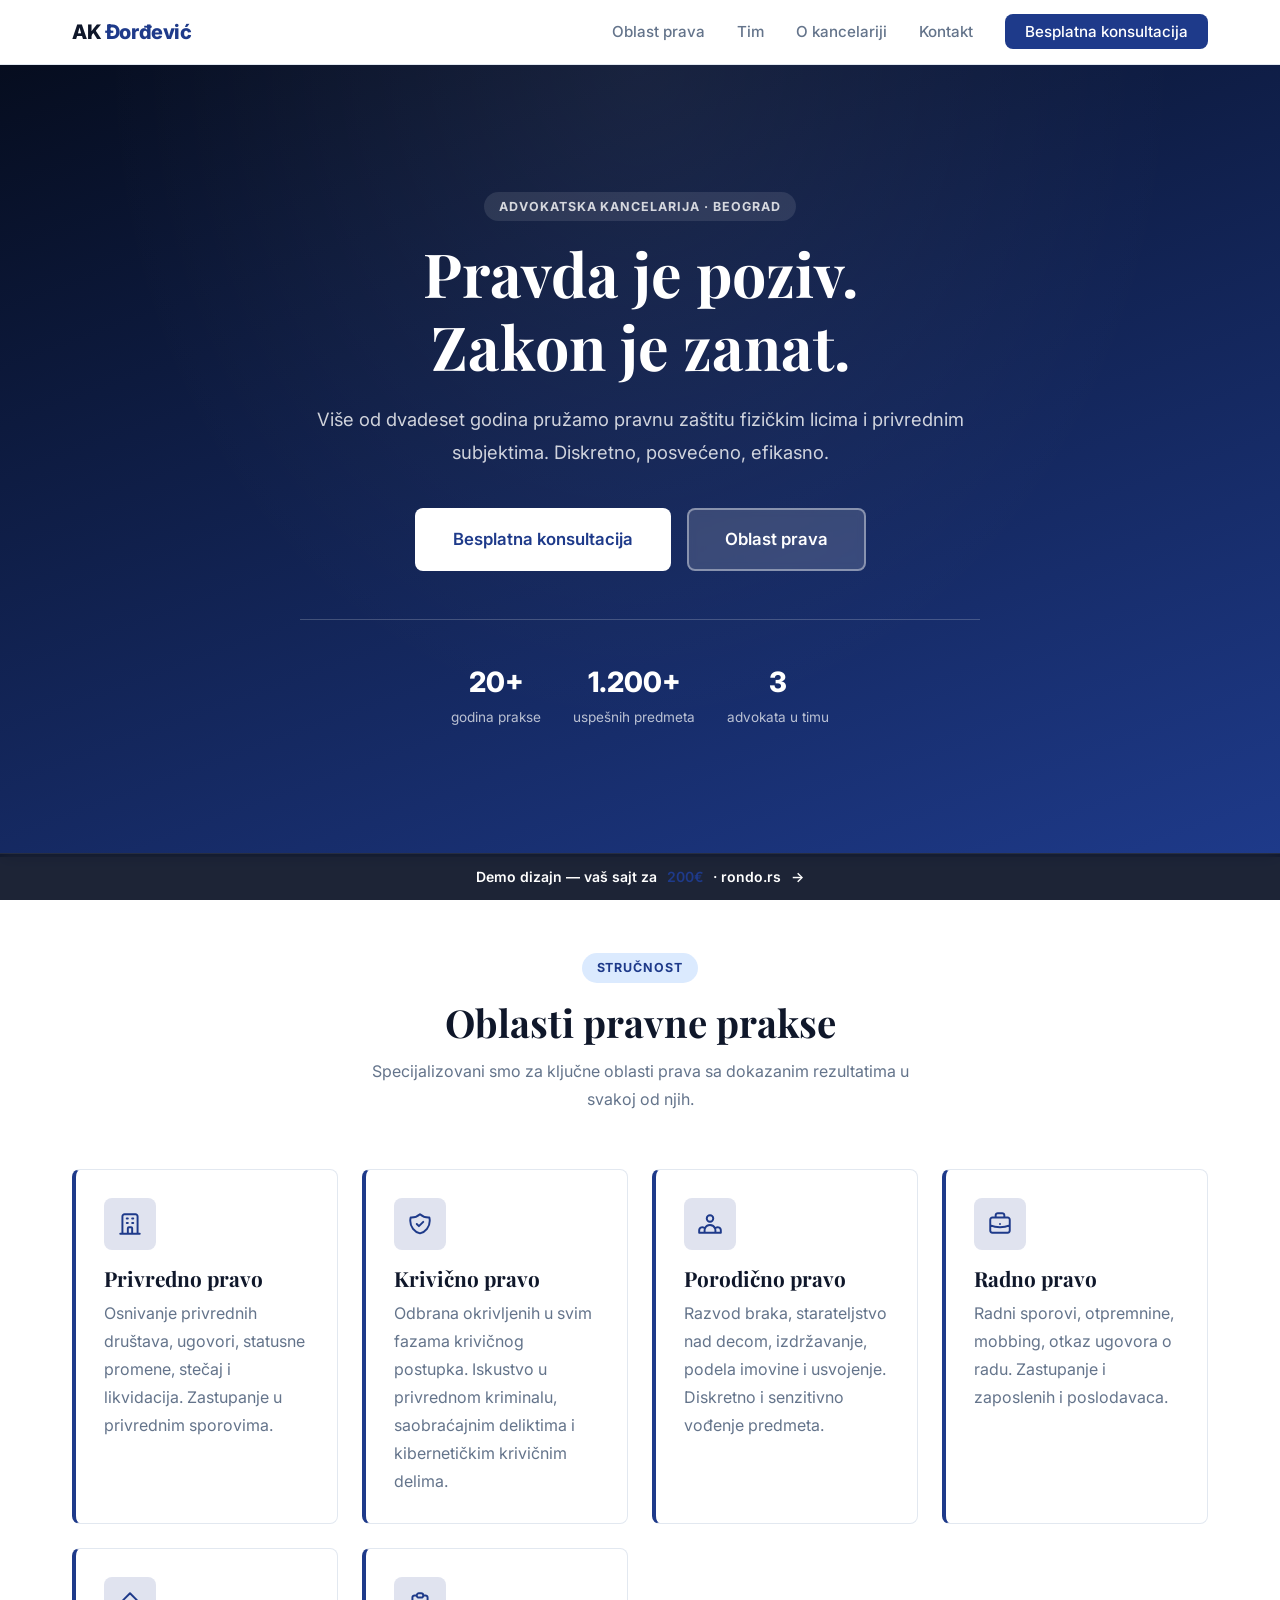
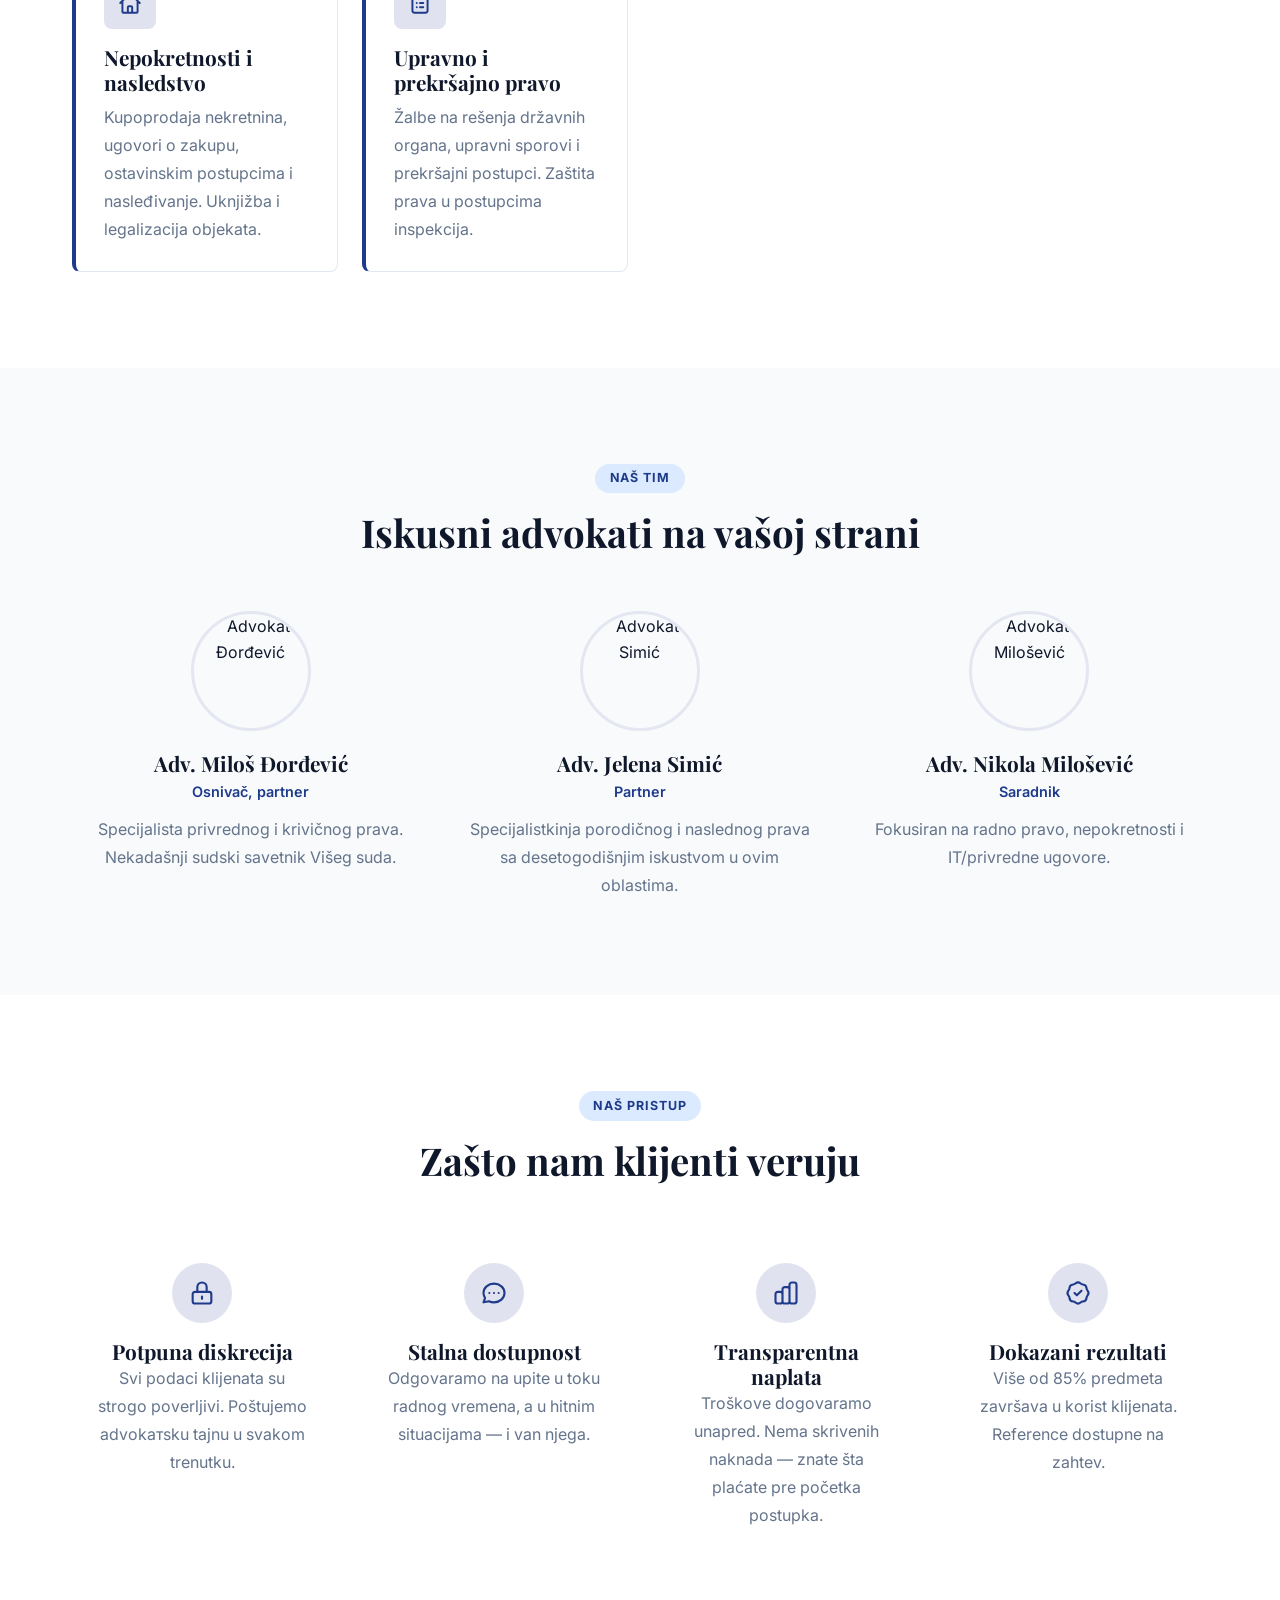
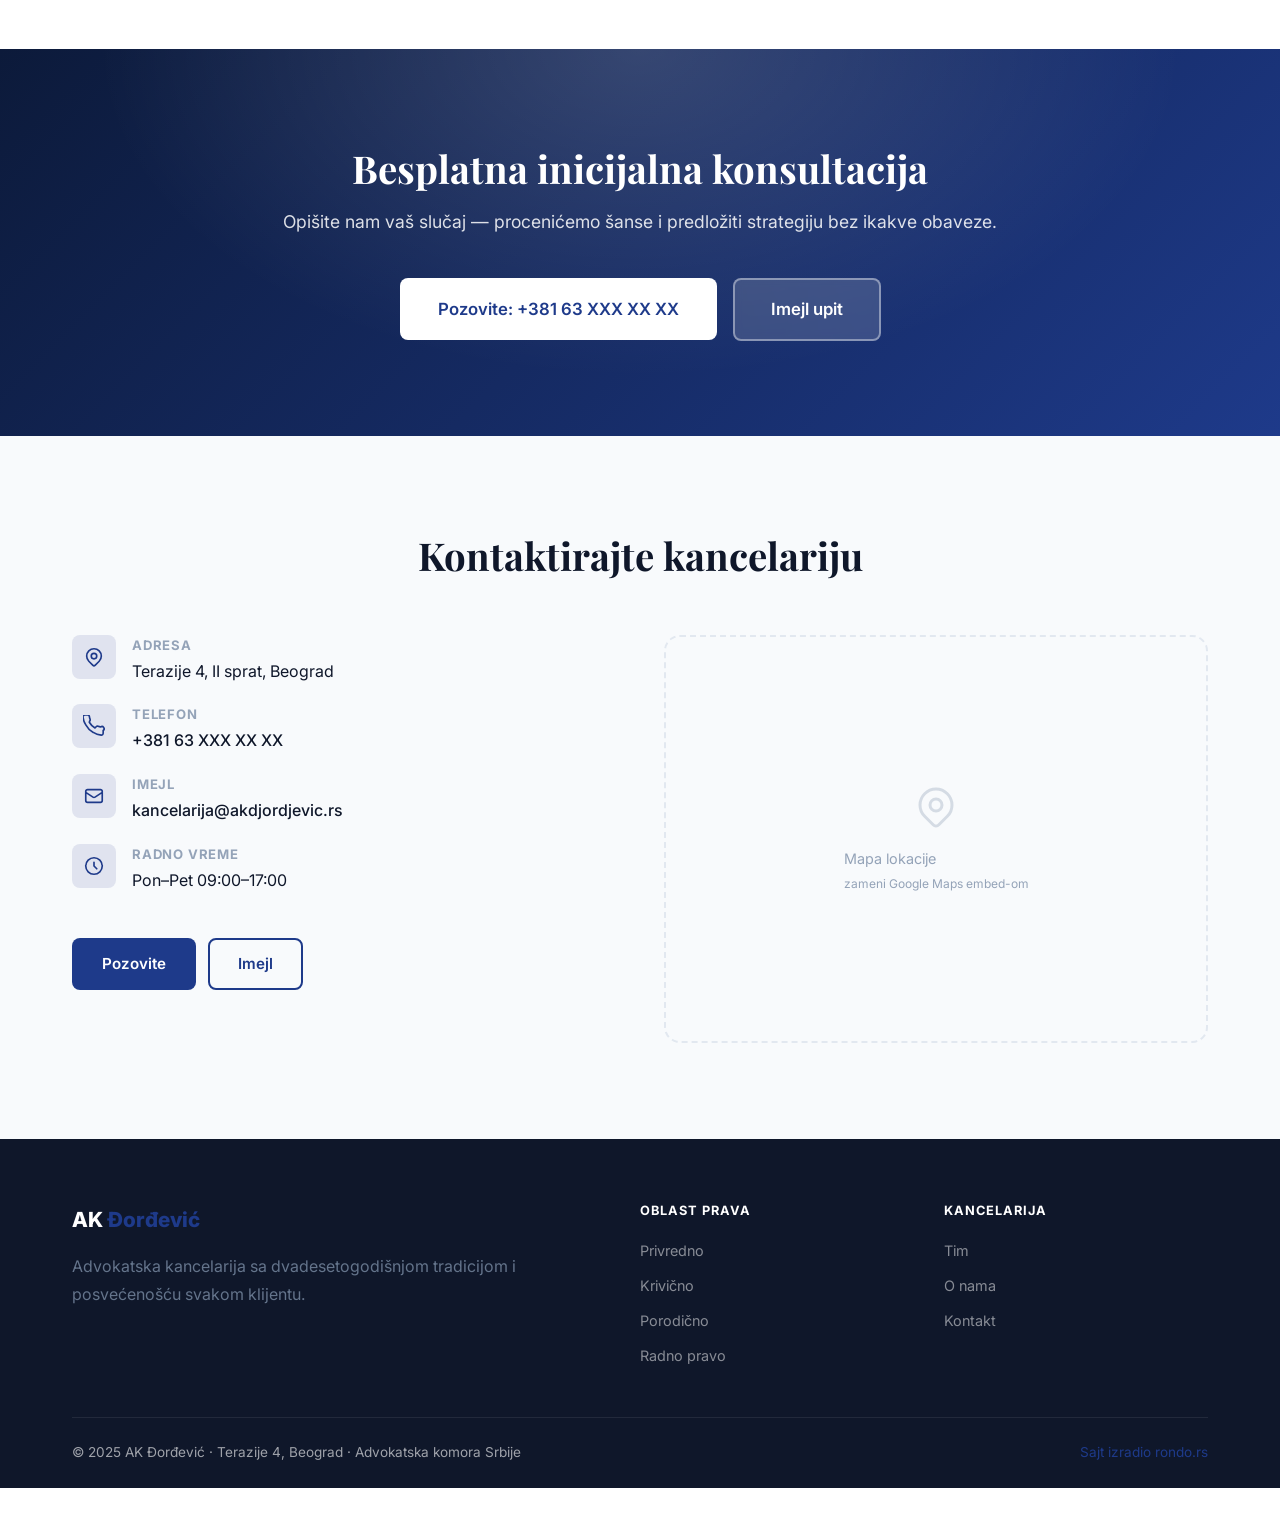
==== advokat/index.html @ 702fd5b6 "Add 10 industry demo landing pages for rondo.rs showroom Static HTML/CSS/JS showcase with shared des" ====
<!DOCTYPE html>
<html lang="sr">
<head>
  <meta charset="UTF-8">
  <meta name="viewport" content="width=device-width, initial-scale=1.0">
  <title>Advokatska kancelarija Đorđević — Demo dizajn | rondo.rs</title>
  <meta name="description" content="Demo sajt za advokatsku kancelariju. Privredno, krivično, porodično i radno pravo.">
  <link rel="preconnect" href="https://fonts.googleapis.com">
  <link rel="preconnect" href="https://fonts.gstatic.com" crossorigin>
  <link href="https://fonts.googleapis.com/css2?family=Inter:wght@400;500;600;700;800&family=Playfair+Display:wght@400;700&display=swap" rel="stylesheet">
  <link rel="stylesheet" href="../assets/base.css">
  <link rel="stylesheet" href="theme.css">
</head>
<body>

<!-- NAV -->
<header class="nav" role="banner">
  <div class="container nav-inner">
    <a href="#" class="nav-logo">AK<span> Đorđević</span></a>
    <ul class="nav-links" id="nav-links" role="list">
      <li><a href="#oblasti">Oblast prava</a></li>
      <li><a href="#tim">Tim</a></li>
      <li><a href="#prednosti">O kancelariji</a></li>
      <li><a href="#kontakt">Kontakt</a></li>
      <li><a href="#kontakt" class="nav-cta">Besplatna konsultacija</a></li>
    </ul>
    <button class="nav-toggle" id="nav-toggle" aria-label="Otvori meni" aria-expanded="false" aria-controls="nav-links">
      <span class="hamburger" aria-hidden="true"><span></span><span></span><span></span></span>
    </button>
  </div>
</header>

<!-- HERO: dark centered serif -->
<section class="hero-dark-centered" aria-label="Naslovna">
  <div class="hero-dark-centered-content">
    <span class="section-label" style="background:rgba(255,255,255,0.1);color:rgba(255,255,255,0.8);">Advokatska kancelarija · Beograd</span>
    <h1>Pravda je poziv.<br>Zakon je zanat.</h1>
    <p class="lead">Više od dvadeset godina pružamo pravnu zaštitu fizičkim licima i privrednim subjektima. Diskretno, posvećeno, efikasno.</p>
    <div class="hero-btns">
      <a href="#kontakt" class="btn btn-white btn-lg">Besplatna konsultacija</a>
      <a href="#oblasti" class="btn btn-ghost btn-lg">Oblast prava</a>
    </div>
    <div class="hero-badges">
      <div class="hero-badge"><strong>20+</strong><span>godina prakse</span></div>
      <div class="hero-badge"><strong>1.200+</strong><span>uspešnih predmeta</span></div>
      <div class="hero-badge"><strong>3</strong><span>advokata u timu</span></div>
    </div>
  </div>
</section>

<!-- OBLASTI PRAVA -->
<section class="section" id="oblasti" aria-labelledby="oblasti-h2">
  <div class="container">
    <div class="section-title reveal">
      <span class="section-label">Stručnost</span>
      <h2 id="oblasti-h2">Oblasti pravne prakse</h2>
      <p>Specijalizovani smo za ključne oblasti prava sa dokazanim rezultatima u svakoj od njih.</p>
    </div>
    <div class="legal-grid">
      <div class="legal-card reveal">
        <div class="card-icon" aria-hidden="true" style="margin-bottom:1rem;">
          <svg viewBox="0 0 24 24"><path d="M19 21V5a2 2 0 00-2-2H7a2 2 0 00-2 2v16m14 0h2m-2 0h-5m-9 0H3m2 0h5M9 7h1m-1 4h1m4-4h1m-1 4h1m-5 10v-5a1 1 0 011-1h2a1 1 0 011 1v5m-4 0h4"/></svg>
        </div>
        <h3>Privredno pravo</h3>
        <p>Osnivanje privrednih društava, ugovori, statusne promene, stečaj i likvidacija. Zastupanje u privrednim sporovima.</p>
      </div>
      <div class="legal-card reveal">
        <div class="card-icon" aria-hidden="true" style="margin-bottom:1rem;">
          <svg viewBox="0 0 24 24"><path d="M9 12l2 2 4-4m5.618-4.016A11.955 11.955 0 0112 2.944a11.955 11.955 0 01-8.618 3.04A12.02 12.02 0 003 9c0 5.591 3.824 10.29 9 11.622 5.176-1.332 9-6.03 9-11.622 0-1.042-.133-2.052-.382-3.016z"/></svg>
        </div>
        <h3>Krivično pravo</h3>
        <p>Odbrana okrivljenih u svim fazama krivičnog postupka. Iskustvo u privrednom kriminalu, saobraćajnim deliktima i kibernetičkim krivičnim delima.</p>
      </div>
      <div class="legal-card reveal">
        <div class="card-icon" aria-hidden="true" style="margin-bottom:1rem;">
          <svg viewBox="0 0 24 24"><path d="M17 20h5v-2a3 3 0 00-5.356-1.857M17 20H7m10 0v-2c0-.656-.126-1.283-.356-1.857M7 20H2v-2a3 3 0 015.356-1.857M7 20v-2c0-.656.126-1.283.356-1.857m0 0a5.002 5.002 0 019.288 0M15 7a3 3 0 11-6 0 3 3 0 016 0z"/></svg>
        </div>
        <h3>Porodično pravo</h3>
        <p>Razvod braka, starateljstvo nad decom, izdržavanje, podela imovine i usvojenje. Diskretno i senzitivno vođenje predmeta.</p>
      </div>
      <div class="legal-card reveal">
        <div class="card-icon" aria-hidden="true" style="margin-bottom:1rem;">
          <svg viewBox="0 0 24 24"><path d="M21 13.255A23.931 23.931 0 0112 15c-3.183 0-6.22-.62-9-1.745M16 6V4a2 2 0 00-2-2h-4a2 2 0 00-2 2v2m4 6h.01M5 20h14a2 2 0 002-2V8a2 2 0 00-2-2H5a2 2 0 00-2 2v10a2 2 0 002 2z"/></svg>
        </div>
        <h3>Radno pravo</h3>
        <p>Radni sporovi, otpremnine, mobbing, otkaz ugovora o radu. Zastupanje i zaposlenih i poslodavaca.</p>
      </div>
      <div class="legal-card reveal">
        <div class="card-icon" aria-hidden="true" style="margin-bottom:1rem;">
          <svg viewBox="0 0 24 24"><path d="M3 12l2-2m0 0l7-7 7 7M5 10v10a1 1 0 001 1h3m10-11l2 2m-2-2v10a1 1 0 01-1 1h-3m-6 0a1 1 0 001-1v-4a1 1 0 011-1h2a1 1 0 011 1v4a1 1 0 001 1m-6 0h6"/></svg>
        </div>
        <h3>Nepokretnosti i nasledstvo</h3>
        <p>Kupoprodaja nekretnina, ugovori o zakupu, ostavinskim postupcima i nasleđivanje. Uknjižba i legalizacija objekata.</p>
      </div>
      <div class="legal-card reveal">
        <div class="card-icon" aria-hidden="true" style="margin-bottom:1rem;">
          <svg viewBox="0 0 24 24"><path d="M9 5H7a2 2 0 00-2 2v12a2 2 0 002 2h10a2 2 0 002-2V7a2 2 0 00-2-2h-2M9 5a2 2 0 002 2h2a2 2 0 002-2M9 5a2 2 0 012-2h2a2 2 0 012 2m-3 7h3m-3 4h3m-6-4h.01M9 16h.01"/></svg>
        </div>
        <h3>Upravno i prekršajno pravo</h3>
        <p>Žalbe na rešenja državnih organa, upravni sporovi i prekršajni postupci. Zaštita prava u postupcima inspekcija.</p>
      </div>
    </div>
  </div>
</section>

<!-- TIM -->
<section class="section section--alt" id="tim" aria-labelledby="tim-h2">
  <div class="container">
    <div class="section-title reveal">
      <span class="section-label">Naš tim</span>
      <h2 id="tim-h2">Iskusni advokati na vašoj strani</h2>
    </div>
    <div class="team-grid">
      <div class="team-card reveal">
        <!-- zameni pravom fotografijom -->
        <div class="team-avatar"><img src="https://picsum.photos/seed/advteam1/240/240" alt="Advokat Đorđević" loading="lazy"></div>
        <h3>Adv. Miloš Đorđević</h3>
        <span class="team-role">Osnivač, partner</span>
        <p>Specijalista privrednog i krivičnog prava. Nekadašnji sudski savetnik Višeg suda.</p>
      </div>
      <div class="team-card reveal">
        <!-- zameni pravom fotografijom -->
        <div class="team-avatar"><img src="https://picsum.photos/seed/advteam2/240/240" alt="Advokat Simić" loading="lazy"></div>
        <h3>Adv. Jelena Simić</h3>
        <span class="team-role">Partner</span>
        <p>Specijalistkinja porodičnog i naslednog prava sa desetogodišnjim iskustvom u ovim oblastima.</p>
      </div>
      <div class="team-card reveal">
        <!-- zameni pravom fotografijom -->
        <div class="team-avatar"><img src="https://picsum.photos/seed/advteam3/240/240" alt="Advokat Milošević" loading="lazy"></div>
        <h3>Adv. Nikola Milošević</h3>
        <span class="team-role">Saradnik</span>
        <p>Fokusiran na radno pravo, nepokretnosti i IT/privredne ugovore.</p>
      </div>
    </div>
  </div>
</section>

<!-- PREDNOSTI -->
<section class="section" id="prednosti" aria-labelledby="pred-h2">
  <div class="container">
    <div class="section-title reveal">
      <span class="section-label">Naš pristup</span>
      <h2 id="pred-h2">Zašto nam klijenti veruju</h2>
    </div>
    <div class="why-grid">
      <div class="why-item reveal">
        <div class="why-icon" aria-hidden="true"><svg viewBox="0 0 24 24"><path d="M12 15v2m-6 4h12a2 2 0 002-2v-6a2 2 0 00-2-2H6a2 2 0 00-2 2v6a2 2 0 002 2zm10-10V7a4 4 0 00-8 0v4h8z"/></svg></div>
        <h3>Potpuna diskrecija</h3>
        <p>Svi podaci klijenata su strogo poverljivi. Poštujemo advokатsku tajnu u svakom trenutku.</p>
      </div>
      <div class="why-item reveal">
        <div class="why-icon" aria-hidden="true"><svg viewBox="0 0 24 24"><path d="M8 12h.01M12 12h.01M16 12h.01M21 12c0 4.418-4.03 8-9 8a9.863 9.863 0 01-4.255-.949L3 20l1.395-3.72C3.512 15.042 3 13.574 3 12c0-4.418 4.03-8 9-8s9 3.582 9 8z"/></svg></div>
        <h3>Stalna dostupnost</h3>
        <p>Odgovaramo na upite u toku radnog vremena, a u hitnim situacijama — i van njega.</p>
      </div>
      <div class="why-item reveal">
        <div class="why-icon" aria-hidden="true"><svg viewBox="0 0 24 24"><path d="M9 19v-6a2 2 0 00-2-2H5a2 2 0 00-2 2v6a2 2 0 002 2h2a2 2 0 002-2zm0 0V9a2 2 0 012-2h2a2 2 0 012 2v10m-6 0a2 2 0 002 2h2a2 2 0 002-2m0 0V5a2 2 0 012-2h2a2 2 0 012 2v14a2 2 0 01-2 2h-2a2 2 0 01-2-2z"/></svg></div>
        <h3>Transparentna naplata</h3>
        <p>Troškove dogovaramo unapred. Nema skrivenih naknada — znate šta plaćate pre početka postupka.</p>
      </div>
      <div class="why-item reveal">
        <div class="why-icon" aria-hidden="true"><svg viewBox="0 0 24 24"><path d="M9 12l2 2 4-4M7.835 4.697a3.42 3.42 0 001.946-.806 3.42 3.42 0 014.438 0 3.42 3.42 0 001.946.806 3.42 3.42 0 013.138 3.138 3.42 3.42 0 00.806 1.946 3.42 3.42 0 010 4.438 3.42 3.42 0 00-.806 1.946 3.42 3.42 0 01-3.138 3.138 3.42 3.42 0 00-1.946.806 3.42 3.42 0 01-4.438 0 3.42 3.42 0 00-1.946-.806 3.42 3.42 0 01-3.138-3.138 3.42 3.42 0 00-.806-1.946 3.42 3.42 0 010-4.438 3.42 3.42 0 00.806-1.946 3.42 3.42 0 013.138-3.138z"/></svg></div>
        <h3>Dokazani rezultati</h3>
        <p>Više od 85% predmeta završava u korist klijenata. Reference dostupne na zahtev.</p>
      </div>
    </div>
  </div>
</section>

<!-- KONSULTACIJA CTA -->
<section class="cta-section" aria-labelledby="cta-h2" style="background:linear-gradient(135deg,#0c1a3a,#1e3a8a);">
  <div class="cta-section-inner">
    <h2 id="cta-h2" style="font-family:var(--font-serif);">Besplatna inicijalna konsultacija</h2>
    <p>Opišite nam vaš slučaj — procenićemo šanse i predložiti strategiju bez ikakve obaveze.</p>
    <div class="hero-btns">
      <a href="tel:+38163XXXXXXX" class="btn btn-white btn-lg">Pozovite: +381 63 XXX XX XX</a>
      <a href="mailto:kancelarija@akdjordjevic.rs" class="btn btn-ghost btn-lg">Imejl upit</a>
    </div>
  </div>
</section>

<!-- KONTAKT -->
<section class="section section--alt" id="kontakt" aria-labelledby="kontakt-h2">
  <div class="container">
    <div class="section-title reveal"><h2 id="kontakt-h2">Kontaktirajte kancelariju</h2></div>
    <div class="contact-grid">
      <div class="contact-info reveal">
        <div class="contact-item">
          <div class="contact-icon" aria-hidden="true"><svg viewBox="0 0 24 24"><path d="M17.657 16.657L13.414 20.9a2 2 0 01-2.827 0l-4.244-4.243a8 8 0 1111.314 0z"/><path d="M15 11a3 3 0 11-6 0 3 3 0 016 0z"/></svg></div>
          <div class="contact-item-text"><strong>Adresa</strong><span>Terazije 4, II sprat, Beograd</span></div>
        </div>
        <div class="contact-item">
          <div class="contact-icon" aria-hidden="true"><svg viewBox="0 0 24 24"><path d="M22 16.92v3a2 2 0 01-2.18 2A19.79 19.79 0 0111.19 19 19.5 19.5 0 013.07 10.8 19.79 19.79 0 010 2.19 2 2 0 012 0h3a2 2 0 012 1.72 12.84 12.84 0 00.7 2.81 2 2 0 01-.45 2.11L6.91 7.91a16 16 0 006.18 6.18l1.27-1.27a2 2 0 012.11-.45 12.84 12.84 0 002.81.7A2 2 0 0122 16.92z"/></svg></div>
          <div class="contact-item-text"><strong>Telefon</strong><a href="tel:+38163XXXXXXX">+381 63 XXX XX XX</a></div>
        </div>
        <div class="contact-item">
          <div class="contact-icon" aria-hidden="true"><svg viewBox="0 0 24 24"><path d="M3 8l7.89 5.26a2 2 0 002.22 0L21 8M5 19h14a2 2 0 002-2V7a2 2 0 00-2-2H5a2 2 0 00-2 2v10a2 2 0 002 2z"/></svg></div>
          <div class="contact-item-text"><strong>Imejl</strong><a href="mailto:kancelarija@akdjordjevic.rs">kancelarija@akdjordjevic.rs</a></div>
        </div>
        <div class="contact-item">
          <div class="contact-icon" aria-hidden="true"><svg viewBox="0 0 24 24"><path d="M12 8v4l3 3m6-3a9 9 0 11-18 0 9 9 0 0118 0z"/></svg></div>
          <div class="contact-item-text"><strong>Radno vreme</strong><span>Pon–Pet 09:00–17:00</span></div>
        </div>
        <div class="contact-btns">
          <a href="tel:+38163XXXXXXX" class="btn btn-primary">Pozovite</a>
          <a href="mailto:kancelarija@akdjordjevic.rs" class="btn btn-outline">Imejl</a>
        </div>
      </div>
      <!-- zameni pravom Google Maps embed-om -->
      <div class="map-placeholder reveal" role="img" aria-label="Mapa lokacije kancelarije">
        <svg viewBox="0 0 24 24" fill="none" stroke="currentColor" stroke-width="1.5" aria-hidden="true"><path d="M17.657 16.657L13.414 20.9a2 2 0 01-2.827 0l-4.244-4.243a8 8 0 1111.314 0z"/><path d="M15 11a3 3 0 11-6 0 3 3 0 016 0z"/></svg>
        <span>Mapa lokacije<br><small>zameni Google Maps embed-om</small></span>
      </div>
    </div>
  </div>
</section>

<footer class="footer" role="contentinfo">
  <div class="container">
    <div class="footer-grid">
      <div class="footer-brand">
        <a href="#" class="footer-logo">AK<span> Đorđević</span></a>
        <p>Advokatska kancelarija sa dvadesetogodišnjom tradicijom i posvećenošću svakom klijentu.</p>
      </div>
      <nav aria-label="Footer oblasti">
        <h4>Oblast prava</h4>
        <ul>
          <li><a href="#oblasti">Privredno</a></li>
          <li><a href="#oblasti">Krivično</a></li>
          <li><a href="#oblasti">Porodično</a></li>
          <li><a href="#oblasti">Radno pravo</a></li>
        </ul>
      </nav>
      <nav aria-label="Footer info">
        <h4>Kancelarija</h4>
        <ul>
          <li><a href="#tim">Tim</a></li>
          <li><a href="#prednosti">O nama</a></li>
          <li><a href="#kontakt">Kontakt</a></li>
        </ul>
      </nav>
    </div>
    <div class="footer-bottom">
      <span>© 2025 AK Đorđević · Terazije 4, Beograd · Advokatska komora Srbije</span>
      <a href="https://rondo.rs/sr/usluge/novo" target="_blank" rel="noopener">Sajt izradio rondo.rs</a>
    </div>
  </div>
</footer>

<div class="demo-bar" role="complementary" aria-label="Demo informacija">
  <a href="https://rondo.rs/sr/usluge/novo" target="_blank" rel="noopener">
    Demo dizajn — vaš sajt za <span class="demo-bar-hi">200€</span> · rondo.rs
  </a>
</div>

<script src="../assets/base.js" defer></script>
</body>
</html>
---- assets/base.css ----
/* ═══════════════════════════════════════════════
   RONDO DEMOS — BASE DESIGN SYSTEM
   Zajednički tokeni, layout, komponente, sekcije
   ═══════════════════════════════════════════════ */

/* --- TOKENS ---------------------------------- */
:root {
  --accent: #0ea5e9;
  --accent-darker: #0284c7;
  --accent-light: color-mix(in srgb, var(--accent) 12%, white);
  --accent-medium: color-mix(in srgb, var(--accent) 25%, white);

  --text: #0f172a;
  --text-muted: #64748b;
  --text-light: #94a3b8;

  --bg: #ffffff;
  --bg-alt: #f8fafc;
  --bg-dark: #0f172a;
  --bg-dark-alt: #1e293b;

  --border: #e2e8f0;
  --border-dark: #334155;

  --shadow-sm: 0 1px 3px rgba(0,0,0,0.08);
  --shadow-md: 0 4px 16px rgba(0,0,0,0.10);
  --shadow-lg: 0 12px 40px rgba(0,0,0,0.15);

  --radius: 8px;
  --radius-lg: 16px;
  --radius-xl: 24px;
  --radius-full: 9999px;

  --max-w: 1200px;
  --section-pad: clamp(3rem, 8vw, 6rem);

  --font-sans: 'Inter', system-ui, -apple-system, sans-serif;
  --font-serif: 'Playfair Display', Georgia, serif;

  --transition: 0.2s ease;
}

/* --- RESET ----------------------------------- */
*, *::before, *::after { box-sizing: border-box; margin: 0; padding: 0; }
html { scroll-behavior: smooth; }
body {
  font-family: var(--font-sans);
  color: var(--text);
  background: var(--bg);
  line-height: 1.6;
  padding-bottom: 52px;
  -webkit-font-smoothing: antialiased;
}
img { max-width: 100%; height: auto; display: block; }
a { color: inherit; }
ul { list-style: none; }
button { font-family: inherit; }

/* --- LAYOUT ---------------------------------- */
.container {
  max-width: var(--max-w);
  margin: 0 auto;
  padding: 0 clamp(1rem, 4vw, 2rem);
}

.section { padding: var(--section-pad) 0; }
.section--alt { background: var(--bg-alt); }

.section--dark {
  background: var(--bg-dark);
}
.section--dark h1, .section--dark h2,
.section--dark h3, .section--dark h4 { color: #f1f5f9; }
.section--dark p { color: #94a3b8; }

.section-title { text-align: center; margin-bottom: clamp(2rem, 5vw, 3.5rem); }
.section-title h2 { margin-bottom: 0.75rem; }
.section-title p { max-width: 580px; margin: 0 auto; }

.section-label {
  display: inline-block;
  background: var(--accent-light);
  color: var(--accent);
  font-size: 0.78rem;
  font-weight: 700;
  letter-spacing: 0.08em;
  text-transform: uppercase;
  padding: 0.3rem 0.9rem;
  border-radius: var(--radius-full);
  margin-bottom: 1rem;
}

/* --- GRID UTILS ------------------------------ */
.grid-2 { display: grid; grid-template-columns: repeat(auto-fit, minmax(280px, 1fr)); gap: 1.5rem; }
.grid-3 { display: grid; grid-template-columns: repeat(auto-fit, minmax(220px, 1fr)); gap: 1.5rem; }
.grid-4 { display: grid; grid-template-columns: repeat(auto-fit, minmax(180px, 1fr)); gap: 1rem; }

/* --- TYPOGRAPHY ------------------------------ */
h1, h2, h3, h4 { font-weight: 700; line-height: 1.2; color: var(--text); }
h1 { font-size: clamp(2rem, 5vw, 3.5rem); }
h2 { font-size: clamp(1.6rem, 3.5vw, 2.4rem); }
h3 { font-size: clamp(1.05rem, 2vw, 1.3rem); }
p  { color: var(--text-muted); line-height: 1.75; }
.lead { font-size: clamp(1rem, 2vw, 1.2rem); }
.text-accent { color: var(--accent); }
.text-center { text-align: center; }

/* --- BUTTONS --------------------------------- */
.btn {
  display: inline-flex; align-items: center; gap: 0.5rem;
  padding: 0.75rem 1.75rem; border-radius: var(--radius);
  font-weight: 600; font-size: 0.95rem; text-decoration: none;
  transition: all var(--transition); cursor: pointer;
  border: 2px solid transparent; white-space: nowrap;
}
.btn-primary { background: var(--accent); color: #fff; }
.btn-primary:hover {
  filter: brightness(1.08); transform: translateY(-1px);
  box-shadow: 0 4px 12px color-mix(in srgb, var(--accent) 40%, transparent);
}
.btn-outline { border-color: var(--accent); color: var(--accent); background: transparent; }
.btn-outline:hover { background: var(--accent); color: #fff; transform: translateY(-1px); }
.btn-white { background: #fff; color: var(--accent); }
.btn-white:hover { background: rgba(255,255,255,0.9); transform: translateY(-1px); }
.btn-ghost {
  background: rgba(255,255,255,0.15); color: #fff;
  border-color: rgba(255,255,255,0.4); backdrop-filter: blur(4px);
}
.btn-ghost:hover { background: rgba(255,255,255,0.25); }
.btn-viber { background: #7360f2; color: #fff; }
.btn-viber:hover { background: #5b4bd6; transform: translateY(-1px); }
.btn-phone { background: #16a34a; color: #fff; }
.btn-phone:hover { background: #15803d; transform: translateY(-1px); }
.btn:focus-visible { outline: 3px solid var(--accent); outline-offset: 3px; }
.btn-lg { padding: 1rem 2.25rem; font-size: 1.05rem; }
.btn-sm { padding: 0.5rem 1.25rem; font-size: 0.85rem; }

/* --- NAV ------------------------------------- */
.nav {
  position: sticky; top: 0; z-index: 100;
  background: rgba(255,255,255,0.95); backdrop-filter: blur(10px);
  border-bottom: 1px solid var(--border);
}
.nav-inner {
  display: flex; align-items: center;
  justify-content: space-between; height: 64px;
}
.nav-logo {
  font-weight: 800; font-size: 1.25rem;
  color: var(--text); text-decoration: none; letter-spacing: -0.02em;
}
.nav-logo span { color: var(--accent); }
.nav-links { display: flex; align-items: center; gap: 2rem; }
.nav-links a {
  text-decoration: none; color: var(--text-muted);
  font-weight: 500; font-size: 0.95rem; transition: color var(--transition);
}
.nav-links a:hover { color: var(--accent); }
.nav-links .nav-cta {
  background: var(--accent); color: #fff;
  padding: 0.5rem 1.25rem; border-radius: var(--radius);
}
.nav-links .nav-cta:hover { filter: brightness(1.08); }
.nav-toggle {
  display: none; background: none; border: none;
  cursor: pointer; padding: 0.5rem; color: var(--text);
}
.nav-toggle:focus-visible { outline: 2px solid var(--accent); border-radius: var(--radius); }
.hamburger { display: flex; flex-direction: column; gap: 5px; }
.hamburger span {
  display: block; width: 22px; height: 2px;
  background: currentColor; border-radius: 2px;
  transition: transform var(--transition), opacity var(--transition);
}
.nav-toggle.active .hamburger span:nth-child(1) { transform: rotate(45deg) translate(5px, 5px); }
.nav-toggle.active .hamburger span:nth-child(2) { opacity: 0; }
.nav-toggle.active .hamburger span:nth-child(3) { transform: rotate(-45deg) translate(5px, -5px); }

@media (max-width: 768px) {
  .nav-links {
    display: none; flex-direction: column; align-items: flex-start;
    position: absolute; top: 64px; left: 0; right: 0;
    background: var(--bg); padding: 1rem clamp(1rem, 4vw, 2rem);
    border-bottom: 1px solid var(--border); gap: 0; box-shadow: var(--shadow-md);
  }
  .nav-links.open { display: flex; }
  .nav-links a {
    padding: 0.75rem 0; border-bottom: 1px solid var(--border); width: 100%;
  }
  .nav-links a:last-child { border-bottom: none; }
  .nav-links .nav-cta { background: none; color: var(--accent); padding: 0.75rem 0; border-radius: 0; }
  .nav-toggle { display: block; }
}

/* ── HERO VARIANTS ──────────────────────────── */

/* 1. CENTERED — gradient bg, centered text */
.hero-centered {
  min-height: 88vh; display: flex; align-items: center;
  justify-content: center; text-align: center;
  background: linear-gradient(135deg, var(--accent) 0%, var(--accent-darker) 100%);
  color: #fff; padding: 4rem clamp(1rem, 4vw, 2rem);
  position: relative; overflow: hidden;
}
.hero-centered::before {
  content: ''; position: absolute; inset: 0;
  background: radial-gradient(ellipse at 60% 40%, rgba(255,255,255,0.12) 0%, transparent 60%);
}
.hero-centered-content { position: relative; z-index: 1; max-width: 680px; }
.hero-centered h1 { color: #fff; margin-bottom: 1.25rem; }
.hero-centered p { color: rgba(255,255,255,0.85); font-size: clamp(1rem, 2vw, 1.2rem); margin-bottom: 2.5rem; }

/* 2. PHOTO — full-bleed image, left-side text overlay */
.hero-photo {
  min-height: 88vh; position: relative; display: flex; align-items: center;
}
.hero-photo-bg { position: absolute; inset: 0; background-size: cover; background-position: center; }
.hero-photo-overlay {
  position: absolute; inset: 0;
  background: linear-gradient(to right, rgba(0,0,0,0.72) 0%, rgba(0,0,0,0.25) 70%, rgba(0,0,0,0.05) 100%);
}
.hero-photo-content {
  position: relative; z-index: 1; color: #fff;
  max-width: 580px; padding: 2rem clamp(1rem, 4vw, 2rem);
}
.hero-photo-content h1 { color: #fff; margin-bottom: 1.25rem; }
.hero-photo-content p { color: rgba(255,255,255,0.85); font-size: 1.1rem; margin-bottom: 2rem; }

/* 3. SPLIT — text left, visual right */
.hero-split {
  min-height: 85vh; display: grid;
  grid-template-columns: 1fr 1fr; align-items: stretch;
}
.hero-split-text {
  display: flex; flex-direction: column; justify-content: center;
  padding: 4rem clamp(1.5rem, 5vw, 4rem);
}
.hero-split-text h1 { margin-bottom: 1.25rem; }
.hero-split-text p { font-size: 1.1rem; margin-bottom: 2rem; max-width: 480px; }
.hero-split-visual {
  background: color-mix(in srgb, var(--accent) 15%, white);
  display: flex; align-items: center; justify-content: center;
  padding: 3rem; min-height: 400px;
}
.hero-split-visual svg { max-width: 340px; width: 100%; }
/* dark variant */
.hero-split-dark { background: var(--bg-dark); }
.hero-split-dark .hero-split-text h1 { color: #f1f5f9; }
.hero-split-dark .hero-split-text p { color: #94a3b8; }
.hero-split-dark .hero-split-visual { background: var(--bg-dark-alt); }

@media (max-width: 768px) {
  .hero-split { grid-template-columns: 1fr; }
  .hero-split-visual { min-height: 250px; order: -1; padding: 2rem; }
  .hero-split-visual svg { max-width: 200px; }
}

/* 4. GRADIENT — ambient left-side gradient, visual right  */
.hero-gradient {
  min-height: 88vh; display: flex; align-items: center;
  background: linear-gradient(135deg, var(--accent-light) 0%, var(--bg) 55%);
  position: relative; overflow: hidden;
}
.hero-gradient::after {
  content: ''; position: absolute; right: -8%; top: -20%;
  width: 55%; height: 140%;
  background: radial-gradient(circle, color-mix(in srgb, var(--accent) 20%, transparent) 0%, transparent 70%);
  pointer-events: none;
}
.hero-gradient-content {
  position: relative; z-index: 1; max-width: 620px;
  padding: 2rem clamp(1rem, 4vw, 2rem);
}
.hero-gradient-content h1 { margin-bottom: 1.25rem; }
.hero-gradient-content p { font-size: 1.15rem; margin-bottom: 2.5rem; }

/* 5. DARK CENTERED — navy bg, serif title (advokat) */
.hero-dark-centered {
  min-height: 88vh; display: flex; align-items: center;
  justify-content: center; text-align: center;
  background: linear-gradient(160deg, #0c1a3a 0%, var(--accent) 100%);
  color: #fff; padding: 4rem clamp(1rem, 4vw, 2rem);
  position: relative; overflow: hidden;
}
.hero-dark-centered::before {
  content: ''; position: absolute; inset: 0;
  background: radial-gradient(ellipse at 50% 0%, rgba(255,255,255,0.06) 0%, transparent 60%);
}
.hero-dark-centered-content { position: relative; z-index: 1; max-width: 680px; }
.hero-dark-centered h1 {
  color: #fff; font-family: var(--font-serif);
  font-size: clamp(2.2rem, 5vw, 3.8rem); margin-bottom: 1.25rem;
}
.hero-dark-centered p { color: rgba(255,255,255,0.8); font-size: 1.15rem; margin-bottom: 2.5rem; }

/* 6. FULL WIDTH — nekretnine search overlay */
.hero-full {
  min-height: 80vh; position: relative;
  display: flex; flex-direction: column;
  align-items: center; justify-content: center; text-align: center;
}
.hero-full-bg { position: absolute; inset: 0; background-size: cover; background-position: center; }
.hero-full-overlay {
  position: absolute; inset: 0;
  background: linear-gradient(to bottom, rgba(0,0,0,0.48) 0%, rgba(0,0,0,0.7) 100%);
}
.hero-full-content {
  position: relative; z-index: 1; color: #fff;
  padding: 2rem clamp(1rem, 4vw, 2rem); max-width: 680px;
}
.hero-full-content h1 { color: #fff; margin-bottom: 0.75rem; }
.hero-full-content p { color: rgba(255,255,255,0.85); margin-bottom: 1.5rem; }

.search-bar {
  position: relative; z-index: 1; background: #fff;
  border-radius: var(--radius-lg); padding: 1.25rem 1.5rem;
  display: flex; gap: 1rem; align-items: center; flex-wrap: wrap;
  max-width: 860px; width: calc(100% - 2rem);
  margin: 0 auto; box-shadow: var(--shadow-lg);
}
.search-bar select, .search-bar input {
  flex: 1; min-width: 140px;
  border: 1px solid var(--border); border-radius: var(--radius);
  padding: 0.65rem 1rem; font-family: var(--font-sans);
  font-size: 0.95rem; color: var(--text); background: var(--bg);
}
.search-bar select:focus, .search-bar input:focus {
  outline: 2px solid var(--accent); border-color: var(--accent);
}

/* ── HERO SHARED ─────────────────────────── */
.hero-btns { display: flex; gap: 1rem; flex-wrap: wrap; justify-content: center; }
.hero-badges {
  display: flex; gap: 2rem; flex-wrap: wrap; margin-top: 3rem;
  padding-top: 2.5rem; border-top: 1px solid rgba(255,255,255,0.2);
  justify-content: center;
}
.hero-badge strong { display: block; font-size: 1.75rem; font-weight: 800; color: #fff; }
.hero-badge span { font-size: 0.85rem; color: rgba(255,255,255,0.7); }

/* ── SERVICE CARDS ────────────────────────── */
.services-grid {
  display: grid;
  grid-template-columns: repeat(auto-fit, minmax(240px, 1fr)); gap: 1.5rem;
}
.service-card {
  background: var(--bg); border: 1px solid var(--border);
  border-radius: var(--radius-lg); padding: 2rem;
  transition: box-shadow var(--transition), transform var(--transition), border-color var(--transition);
}
.service-card:hover {
  box-shadow: var(--shadow-md); transform: translateY(-3px);
  border-color: color-mix(in srgb, var(--accent) 40%, var(--border));
}
.card-icon {
  width: 52px; height: 52px;
  background: color-mix(in srgb, var(--accent) 14%, white);
  border-radius: var(--radius); display: flex;
  align-items: center; justify-content: center; margin-bottom: 1.25rem;
}
.card-icon svg { width: 26px; height: 26px; stroke: var(--accent); fill: none; stroke-width: 1.8; stroke-linecap: round; stroke-linejoin: round; }
.service-card h3 { margin-bottom: 0.5rem; }

/* ── GALLERY ─────────────────────────────── */
.gallery-grid { display: grid; grid-template-columns: repeat(auto-fit, minmax(260px, 1fr)); gap: 1rem; }
.gallery-item {
  aspect-ratio: 4/3; border-radius: var(--radius-lg);
  overflow: hidden; position: relative; cursor: pointer; background: var(--bg-alt);
}
.gallery-item img { width: 100%; height: 100%; object-fit: cover; transition: transform 0.4s ease; }
.gallery-item:hover img { transform: scale(1.06); }
.gallery-overlay {
  position: absolute; inset: 0; background: rgba(0,0,0,0);
  transition: background 0.3s; display: flex;
  align-items: center; justify-content: center;
}
.gallery-item:hover .gallery-overlay { background: rgba(0,0,0,0.28); }

/* ── PRICING ─────────────────────────────── */
.pricing-grid { display: grid; grid-template-columns: repeat(auto-fit, minmax(260px, 1fr)); gap: 1.5rem; align-items: start; }
.pricing-card {
  border: 2px solid var(--border); border-radius: var(--radius-xl);
  padding: 2rem; text-align: center; background: var(--bg);
  position: relative; transition: transform var(--transition), box-shadow var(--transition);
}
.pricing-card:hover { transform: translateY(-4px); box-shadow: var(--shadow-md); }
.pricing-card.featured {
  border-color: var(--accent);
  box-shadow: 0 0 0 4px color-mix(in srgb, var(--accent) 15%, transparent);
}
.pricing-badge {
  position: absolute; top: -14px; left: 50%; transform: translateX(-50%);
  background: var(--accent); color: #fff; font-size: 0.78rem; font-weight: 700;
  letter-spacing: 0.04em; padding: 0.3rem 1.1rem;
  border-radius: var(--radius-full); white-space: nowrap;
}
.pricing-price {
  font-size: 2.8rem; font-weight: 900; color: var(--accent); line-height: 1; margin: 1.25rem 0;
}
.pricing-price sup { font-size: 1.1rem; vertical-align: super; line-height: 0; }
.pricing-price sub { font-size: 0.85rem; font-weight: 400; color: var(--text-muted); }
.pricing-list { text-align: left; margin: 1.5rem 0 2rem; display: flex; flex-direction: column; gap: 0.5rem; }
.pricing-list li { color: var(--text-muted); font-size: 0.9rem; padding-left: 1.5rem; position: relative; }
.pricing-list li::before { content: '✓'; position: absolute; left: 0; color: var(--accent); font-weight: 700; }

/* ── TEAM ────────────────────────────────── */
.team-grid { display: grid; grid-template-columns: repeat(auto-fit, minmax(220px, 1fr)); gap: 2rem; }
.team-card { text-align: center; }
.team-avatar {
  width: 120px; height: 120px; border-radius: 50%;
  margin: 0 auto 1.25rem; overflow: hidden;
  background: var(--bg-alt); border: 3px solid var(--accent-light);
}
.team-avatar img { width: 100%; height: 100%; object-fit: cover; }
.team-card h3 { margin-bottom: 0.25rem; }
.team-role { color: var(--accent); font-size: 0.9rem; font-weight: 600; margin-bottom: 0.75rem; display: block; }

/* ── WHY US ──────────────────────────────── */
.why-grid { display: grid; grid-template-columns: repeat(auto-fit, minmax(200px, 1fr)); gap: 2rem; }
.why-item { text-align: center; padding: 1.5rem; }
.why-num { font-size: 3rem; font-weight: 900; color: var(--accent); line-height: 1; margin-bottom: 0.5rem; }
.why-icon {
  width: 60px; height: 60px;
  background: color-mix(in srgb, var(--accent) 14%, white);
  border-radius: 50%; display: flex; align-items: center;
  justify-content: center; margin: 0 auto 1rem;
}
.why-icon svg { width: 28px; height: 28px; stroke: var(--accent); fill: none; stroke-width: 1.8; stroke-linecap: round; stroke-linejoin: round; }

/* ── CTA SECTION ─────────────────────────── */
.cta-section {
  background: var(--accent); padding: var(--section-pad) clamp(1rem, 4vw, 2rem);
  text-align: center; position: relative; overflow: hidden;
}
.cta-section::before {
  content: ''; position: absolute; inset: 0;
  background: radial-gradient(ellipse at 50% 0%, rgba(255,255,255,0.15) 0%, transparent 60%);
}
.cta-section-inner { position: relative; z-index: 1; }
.cta-section h2 { color: #fff; margin-bottom: 1rem; }
.cta-section p { color: rgba(255,255,255,0.85); margin-bottom: 2.5rem; font-size: 1.1rem; }

/* ── CONTACT ─────────────────────────────── */
.contact-grid { display: grid; grid-template-columns: 1fr 1fr; gap: 3rem; align-items: start; }
@media (max-width: 768px) { .contact-grid { grid-template-columns: 1fr; gap: 2rem; } }
.contact-info { display: flex; flex-direction: column; gap: 1.25rem; }
.contact-item { display: flex; gap: 1rem; align-items: flex-start; }
.contact-icon {
  width: 44px; height: 44px;
  background: color-mix(in srgb, var(--accent) 14%, white);
  border-radius: var(--radius); display: flex;
  align-items: center; justify-content: center; flex-shrink: 0;
}
.contact-icon svg { width: 22px; height: 22px; stroke: var(--accent); fill: none; stroke-width: 1.8; stroke-linecap: round; stroke-linejoin: round; }
.contact-item-text strong {
  display: block; font-size: 0.82rem; text-transform: uppercase;
  letter-spacing: 0.06em; color: var(--text-light); margin-bottom: 0.2rem;
}
.contact-item-text a { color: var(--text); text-decoration: none; font-weight: 500; }
.contact-item-text a:hover { color: var(--accent); }
.contact-btns { display: flex; flex-wrap: wrap; gap: 0.75rem; margin-top: 1.5rem; }
.map-placeholder {
  background: var(--bg-alt); border-radius: var(--radius-lg);
  aspect-ratio: 4/3; display: flex; flex-direction: column;
  align-items: center; justify-content: center;
  border: 2px dashed var(--border); gap: 1rem;
  color: var(--text-light); font-size: 0.9rem;
}
.map-placeholder svg { width: 48px; height: 48px; opacity: 0.35; }

/* ── FOOTER ──────────────────────────────── */
.footer { background: #0f172a; color: rgba(255,255,255,0.6); padding: 4rem 0 0; }
.footer-grid {
  display: grid; grid-template-columns: 2fr 1fr 1fr;
  gap: 2.5rem; padding-bottom: 3rem;
}
@media (max-width: 640px) { .footer-grid { grid-template-columns: 1fr; } }
.footer-logo {
  font-weight: 800; font-size: 1.3rem; color: #fff;
  text-decoration: none; display: inline-block; margin-bottom: 1rem;
}
.footer-logo span { color: var(--accent); }
.footer h4 {
  color: #fff; font-size: 0.8rem; text-transform: uppercase;
  letter-spacing: 0.08em; margin-bottom: 1.25rem;
}
.footer ul { display: flex; flex-direction: column; gap: 0.6rem; }
.footer ul a {
  color: rgba(255,255,255,0.5); text-decoration: none;
  font-size: 0.9rem; transition: color var(--transition);
}
.footer ul a:hover { color: #fff; }
.footer-bottom {
  border-top: 1px solid rgba(255,255,255,0.08);
  padding: 1.5rem 0; text-align: center; font-size: 0.85rem;
  display: flex; justify-content: space-between;
  align-items: center; flex-wrap: wrap; gap: 0.5rem;
}
.footer-bottom a { color: var(--accent); text-decoration: none; }

/* ── DEMO BAR ────────────────────────────── */
.demo-bar {
  position: fixed; bottom: 0; left: 0; right: 0;
  z-index: 9999;
  background: rgba(15,23,42,0.94);
  backdrop-filter: blur(8px);
  -webkit-backdrop-filter: blur(8px);
  border-top: 1px solid rgba(255,255,255,0.08);
  padding: 0.65rem 1rem; text-align: center;
}
.demo-bar a {
  color: #fff; text-decoration: none; font-size: 0.875rem;
  font-weight: 600; display: inline-flex; align-items: center; gap: 0.6rem;
}
.demo-bar a:hover { text-decoration: underline; }
.demo-bar-hi { color: var(--accent); }
.demo-bar a::after { content: '→'; display: inline-block; transition: transform var(--transition); }
.demo-bar a:hover::after { transform: translateX(4px); }

/* ── SCROLL REVEAL ───────────────────────── */
.reveal { opacity: 0; transform: translateY(28px); transition: opacity 0.65s ease, transform 0.65s ease; }
.reveal.visible { opacity: 1; transform: none; }
@media (prefers-reduced-motion: reduce) {
  .reveal { opacity: 1; transform: none; transition: none; }
  html { scroll-behavior: auto; }
}

/* ── FORM ────────────────────────────────── */
.quick-form { background: var(--bg); border-radius: var(--radius-xl); padding: 2.5rem; box-shadow: var(--shadow-md); }
.quick-form h3 { margin-bottom: 1.5rem; }
.form-group { margin-bottom: 1.25rem; }
.form-group label { display: block; font-size: 0.875rem; font-weight: 600; color: var(--text); margin-bottom: 0.4rem; }
.form-group input, .form-group textarea, .form-group select {
  width: 100%; border: 1.5px solid var(--border); border-radius: var(--radius);
  padding: 0.7rem 1rem; font-family: var(--font-sans); font-size: 0.95rem;
  color: var(--text); background: var(--bg); transition: border-color var(--transition);
}
.form-group input:focus, .form-group textarea:focus, .form-group select:focus {
  outline: none; border-color: var(--accent);
  box-shadow: 0 0 0 3px color-mix(in srgb, var(--accent) 15%, transparent);
}
.form-group textarea { resize: vertical; min-height: 120px; }

/* ── RESTORAN: MENI ──────────────────────── */
.menu-section { margin-bottom: 2.5rem; }
.menu-category-title {
  font-size: 0.8rem; font-weight: 800; text-transform: uppercase;
  letter-spacing: 0.1em; color: var(--accent); margin-bottom: 1rem;
  display: flex; align-items: center; gap: 0.75rem;
}
.menu-category-title::after { content: ''; flex: 1; height: 1px; background: var(--border); }
.menu-item {
  display: flex; justify-content: space-between; align-items: baseline;
  padding: 0.9rem 0; border-bottom: 1px dashed var(--border); gap: 1rem;
}
.menu-item:last-child { border-bottom: none; }
.menu-item-name { font-weight: 600; color: var(--text); font-size: 0.95rem; }
.menu-item-desc { font-size: 0.82rem; color: var(--text-light); margin-top: 0.15rem; }
.menu-item-price { font-weight: 700; color: var(--accent); white-space: nowrap; }

/* ── NEKRETNINE: PROPERTY CARDS ──────────── */
.property-grid { display: grid; grid-template-columns: repeat(auto-fit, minmax(300px, 1fr)); gap: 1.5rem; }
.property-card {
  background: var(--bg); border: 1px solid var(--border);
  border-radius: var(--radius-lg); overflow: hidden;
  transition: box-shadow var(--transition), transform var(--transition);
}
.property-card:hover { box-shadow: var(--shadow-md); transform: translateY(-3px); }
.property-img { aspect-ratio: 16/10; overflow: hidden; position: relative; background: var(--bg-alt); }
.property-img img { width: 100%; height: 100%; object-fit: cover; transition: transform 0.4s; }
.property-card:hover .property-img img { transform: scale(1.04); }
.property-tag {
  position: absolute; top: 0.75rem; left: 0.75rem;
  background: var(--accent); color: #fff;
  font-size: 0.75rem; font-weight: 700;
  padding: 0.25rem 0.7rem; border-radius: var(--radius-full);
}
.property-body { padding: 1.25rem; }
.property-price { font-size: 1.35rem; font-weight: 800; color: var(--accent); margin-bottom: 0.25rem; }
.property-title { font-weight: 600; margin-bottom: 0.4rem; color: var(--text); font-size: 0.95rem; }
.property-meta { display: flex; gap: 1rem; font-size: 0.83rem; color: var(--text-muted); flex-wrap: wrap; }

/* ── AUTO-DELOVI: KATEGORIJE ─────────────── */
.parts-grid { display: grid; grid-template-columns: repeat(auto-fit, minmax(150px, 1fr)); gap: 1rem; }
.part-cat {
  background: var(--bg-dark-alt); border: 1px solid var(--border-dark);
  border-radius: var(--radius-lg); padding: 1.5rem 1rem; text-align: center;
  transition: border-color var(--transition), transform var(--transition);
  text-decoration: none; display: block;
}
.part-cat:hover { border-color: var(--accent); transform: translateY(-2px); }
.part-cat svg { width: 36px; height: 36px; stroke: var(--accent); fill: none; stroke-width: 1.6; stroke-linecap: round; stroke-linejoin: round; margin: 0 auto 0.75rem; display: block; }
.part-cat span { display: block; color: #e2e8f0; font-size: 0.88rem; font-weight: 500; }

/* ── FITNES: SCHEDULE TABLE ──────────────── */
.schedule-wrap { overflow-x: auto; }
.schedule-table { width: 100%; border-collapse: collapse; font-size: 0.9rem; min-width: 500px; }
.schedule-table th {
  background: color-mix(in srgb, var(--accent) 14%, white);
  color: var(--accent); padding: 0.75rem 1rem;
  text-align: left; font-weight: 700; font-size: 0.78rem;
  text-transform: uppercase; letter-spacing: 0.05em;
}
.schedule-table td { padding: 0.65rem 1rem; border-bottom: 1px solid var(--border); color: var(--text-muted); }
.schedule-table tr:last-child td { border-bottom: none; }
.schedule-table tr:hover td { background: var(--bg-alt); }
.badge {
  display: inline-block; padding: 0.2rem 0.65rem;
  border-radius: var(--radius-full); font-size: 0.75rem; font-weight: 600;
}
.badge-green { background: #dcfce7; color: #15803d; }
.badge-blue  { background: #dbeafe; color: #1d4ed8; }
.badge-amber { background: #fef3c7; color: #b45309; }
.badge-red   { background: #fee2e2; color: #b91c1c; }

/* ── GRADJEVINA: REFERENCE ───────────────── */
.ref-grid { display: grid; grid-template-columns: repeat(auto-fit, minmax(180px, 1fr)); gap: 1.5rem; }
.ref-item {
  padding: 2rem 1rem; text-align: center;
  background: color-mix(in srgb, var(--accent) 10%, white);
  border-radius: var(--radius-lg);
}
.ref-num { font-size: 3rem; font-weight: 900; color: var(--accent); line-height: 1; margin-bottom: 0.4rem; }
.ref-label { font-size: 0.9rem; color: var(--text-muted); }

/* ── ADVOKAT: LEGAL AREAS ────────────────── */
.legal-grid { display: grid; grid-template-columns: repeat(auto-fit, minmax(260px, 1fr)); gap: 1.5rem; }
.legal-card {
  background: var(--bg); border: 1px solid var(--border);
  border-left: 4px solid var(--accent); border-radius: var(--radius);
  padding: 1.75rem; transition: box-shadow var(--transition);
}
.legal-card:hover { box-shadow: var(--shadow-md); }
.legal-card h3 { margin-bottom: 0.5rem; font-family: var(--font-serif); }

/* ── AGENT CARD ──────────────────────────── */
.agent-card {
  background: var(--bg); border-radius: var(--radius-xl);
  padding: 2.5rem; display: flex; gap: 2rem;
  align-items: center; box-shadow: var(--shadow-md);
  border: 1px solid var(--border);
}
.agent-avatar {
  width: 100px; height: 100px; border-radius: 50%;
  overflow: hidden; flex-shrink: 0;
  background: var(--bg-alt); border: 3px solid var(--accent-light);
}
.agent-avatar img { width: 100%; height: 100%; object-fit: cover; }
.agent-name { font-size: 1.35rem; font-weight: 700; margin-bottom: 0.25rem; }
.agent-title { color: var(--accent); font-weight: 600; margin-bottom: 0.75rem; display: block; }
@media (max-width: 640px) { .agent-card { flex-direction: column; text-align: center; } }

/* ── UTILS ───────────────────────────────── */
.mb-1 { margin-bottom: 0.5rem; }
.mb-2 { margin-bottom: 1rem; }
.mb-3 { margin-bottom: 1.5rem; }
.mb-4 { margin-bottom: 2rem; }
.mt-2 { margin-top: 1rem; }
.mt-3 { margin-top: 1.5rem; }
.mt-4 { margin-top: 2rem; }
.font-serif { font-family: var(--font-serif); }
---- advokat/theme.css ----
/* ADVOKAT — accent: navy #1e3a8a, hero: dark centered, serif */
:root {
  --accent: #1e3a8a;
  --accent-darker: #1e3a8a;
}

/* Serif headings throughout */
h1, h2, h3 { font-family: var(--font-serif); }

/* Darker hero gradient for authority */
.hero-dark-centered {
  background: linear-gradient(160deg, #060d1f 0%, #1e3a8a 100%);
}

/* Section labels more subdued */
.section-label { background: #dbeafe; color: #1e3a8a; }
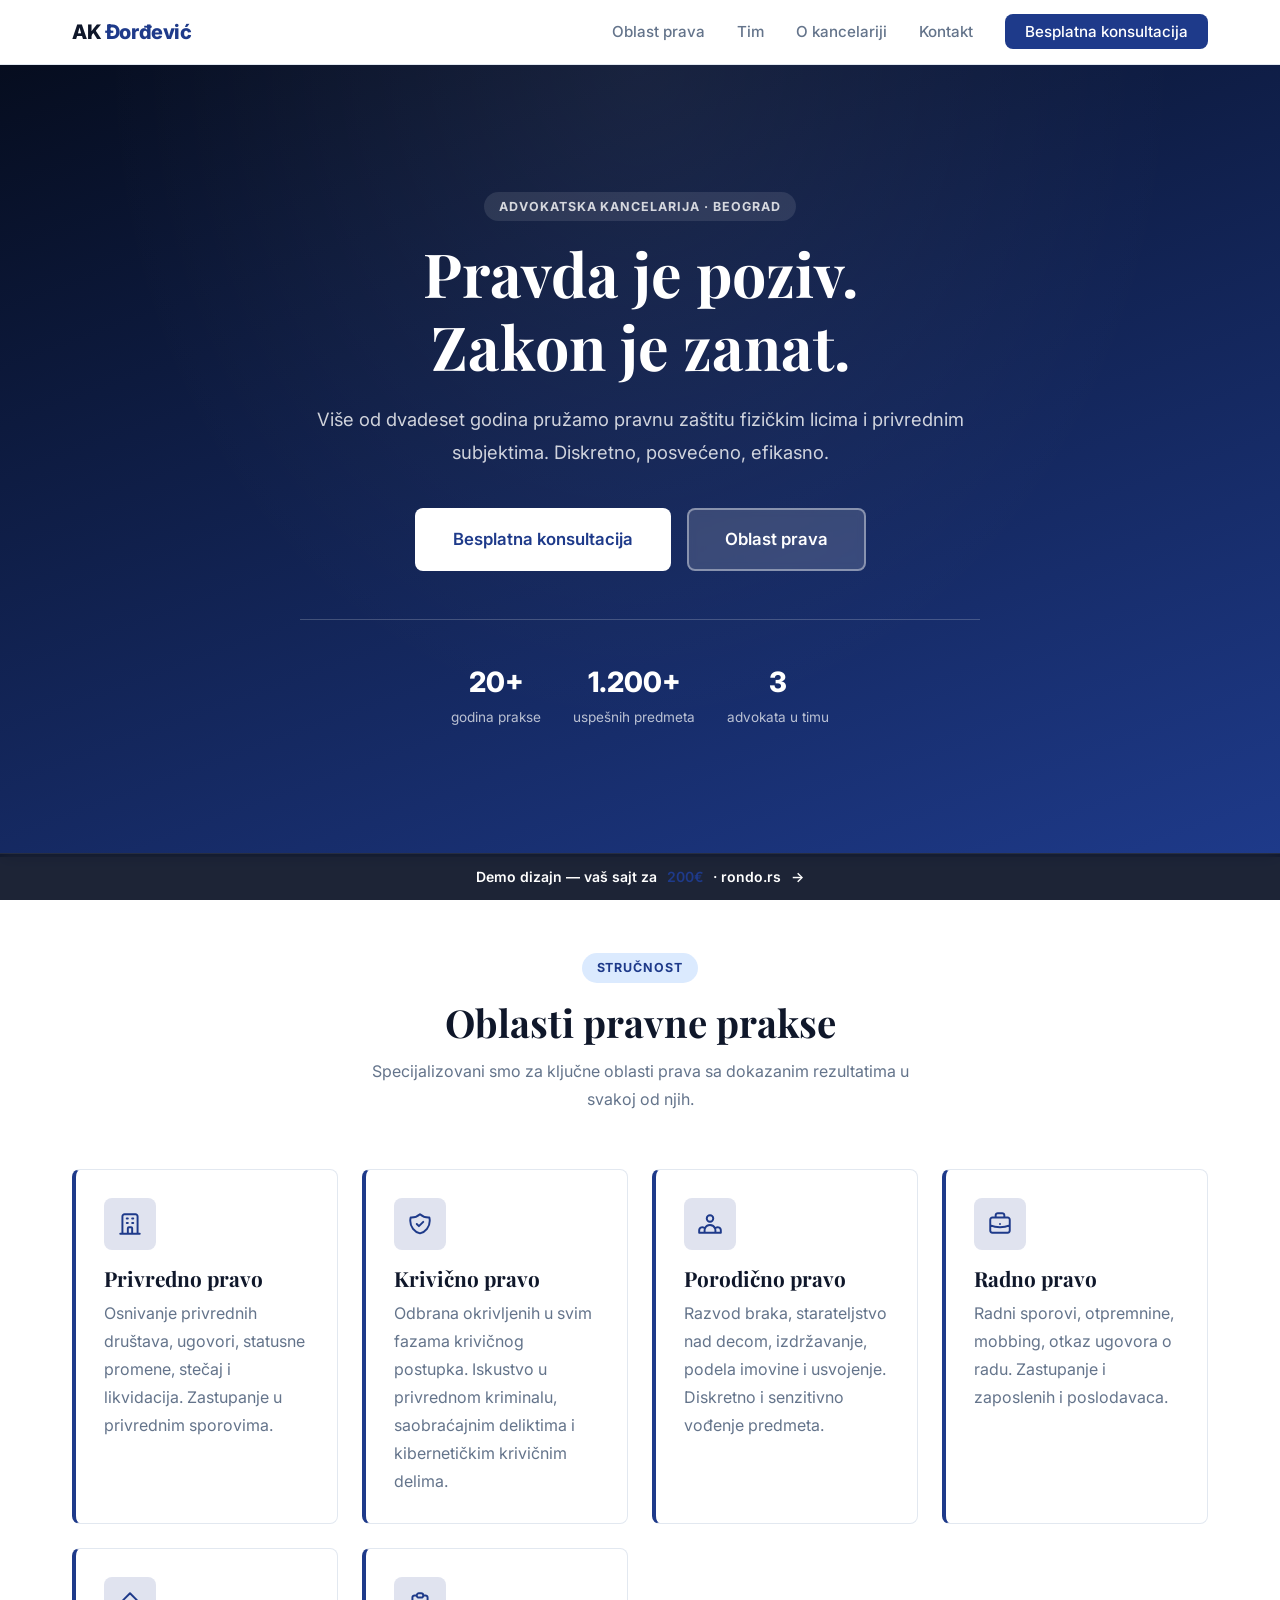
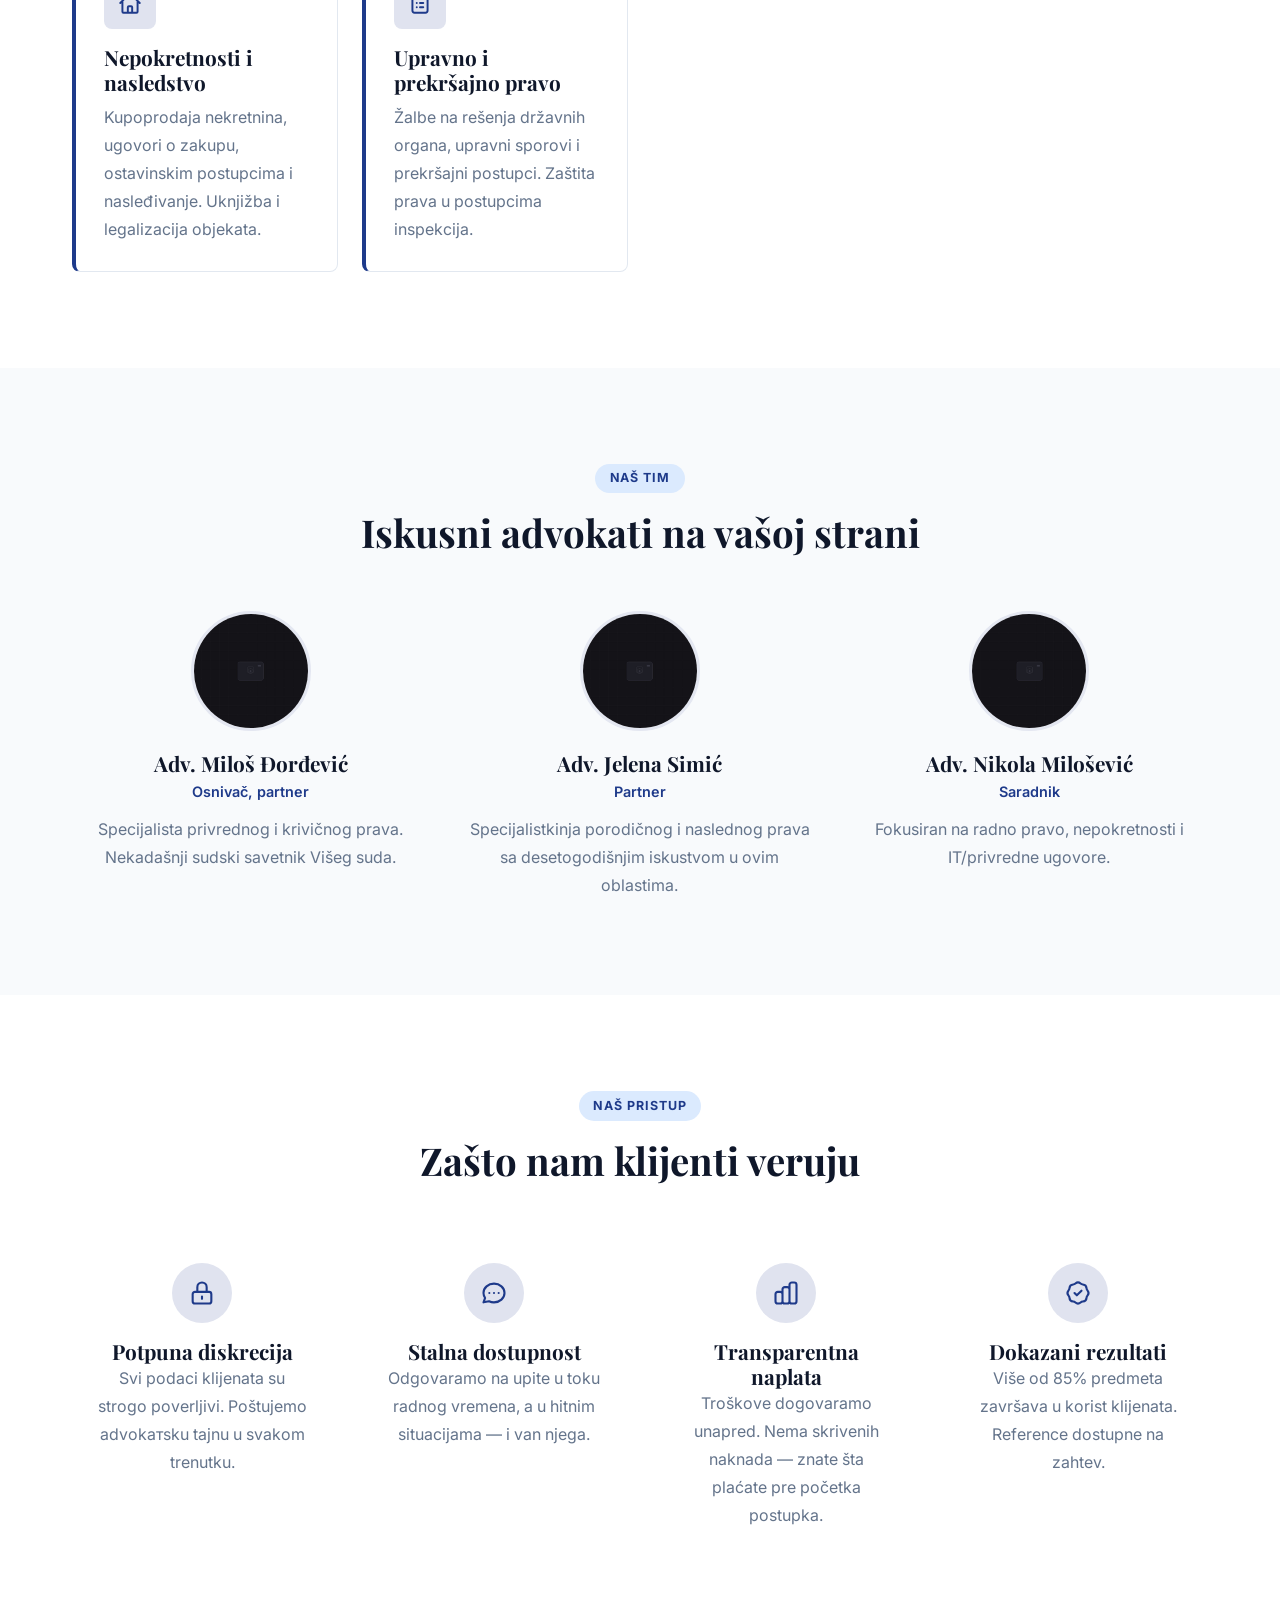
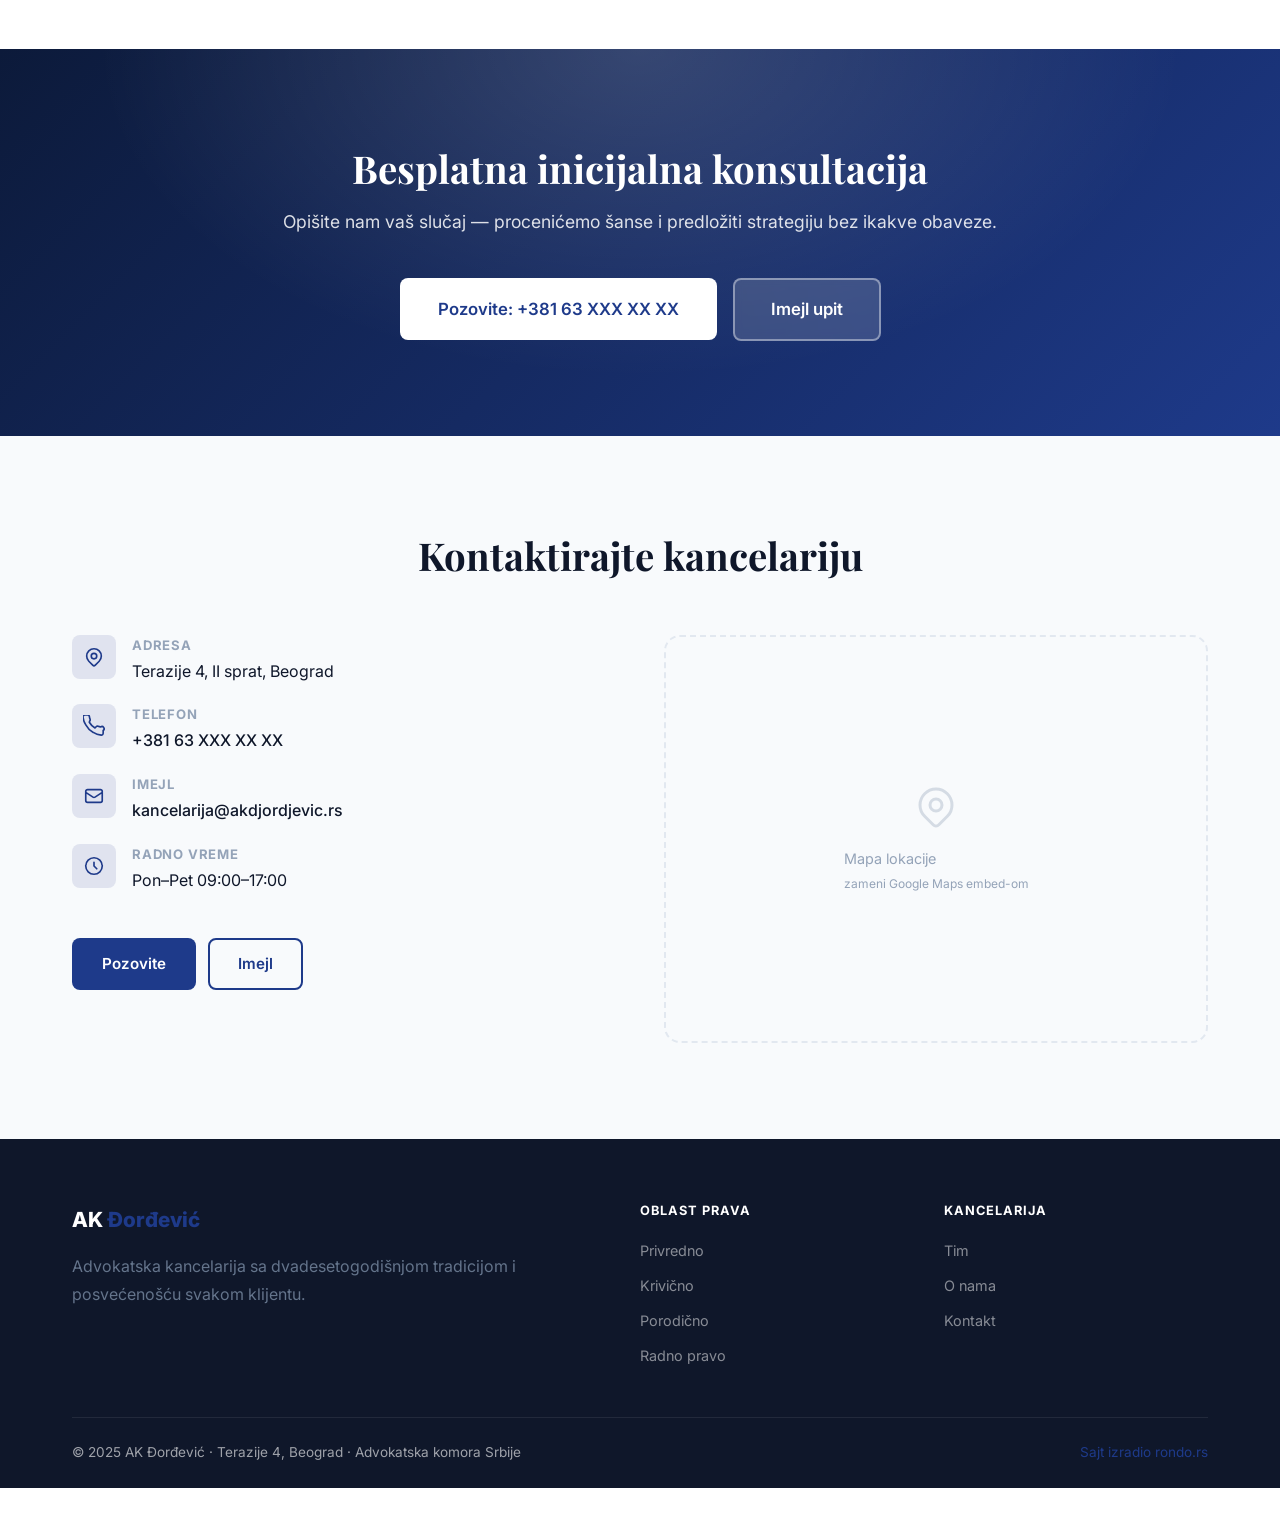
==== commit 32366b9d: "Zamena picsum → lokalne slike; placeholder za sve demoe - assets/placeholder.jpg: lokalni fallback (" ====
--- a/advokat/index.html
+++ b/advokat/index.html
@@ -113,21 +113,21 @@
     <div class="team-grid">
       <div class="team-card reveal">
         <!-- zameni pravom fotografijom -->
-        <div class="team-avatar"><img src="https://picsum.photos/seed/advteam1/240/240" alt="Advokat Đorđević" loading="lazy"></div>
+        <div class="team-avatar"><img src="img/g1.jpg" alt="Advokat Đorđević" loading="lazy" decoding="async" width="240" height="240"></div>
         <h3>Adv. Miloš Đorđević</h3>
         <span class="team-role">Osnivač, partner</span>
         <p>Specijalista privrednog i krivičnog prava. Nekadašnji sudski savetnik Višeg suda.</p>
       </div>
       <div class="team-card reveal">
         <!-- zameni pravom fotografijom -->
-        <div class="team-avatar"><img src="https://picsum.photos/seed/advteam2/240/240" alt="Advokat Simić" loading="lazy"></div>
+        <div class="team-avatar"><img src="img/g2.jpg" alt="Advokat Simić" loading="lazy" decoding="async" width="240" height="240"></div>
         <h3>Adv. Jelena Simić</h3>
         <span class="team-role">Partner</span>
         <p>Specijalistkinja porodičnog i naslednog prava sa desetogodišnjim iskustvom u ovim oblastima.</p>
       </div>
       <div class="team-card reveal">
         <!-- zameni pravom fotografijom -->
-        <div class="team-avatar"><img src="https://picsum.photos/seed/advteam3/240/240" alt="Advokat Milošević" loading="lazy"></div>
+        <div class="team-avatar"><img src="img/g3.jpg" alt="Advokat Milošević" loading="lazy" decoding="async" width="240" height="240"></div>
         <h3>Adv. Nikola Milošević</h3>
         <span class="team-role">Saradnik</span>
         <p>Fokusiran na radno pravo, nepokretnosti i IT/privredne ugovore.</p>
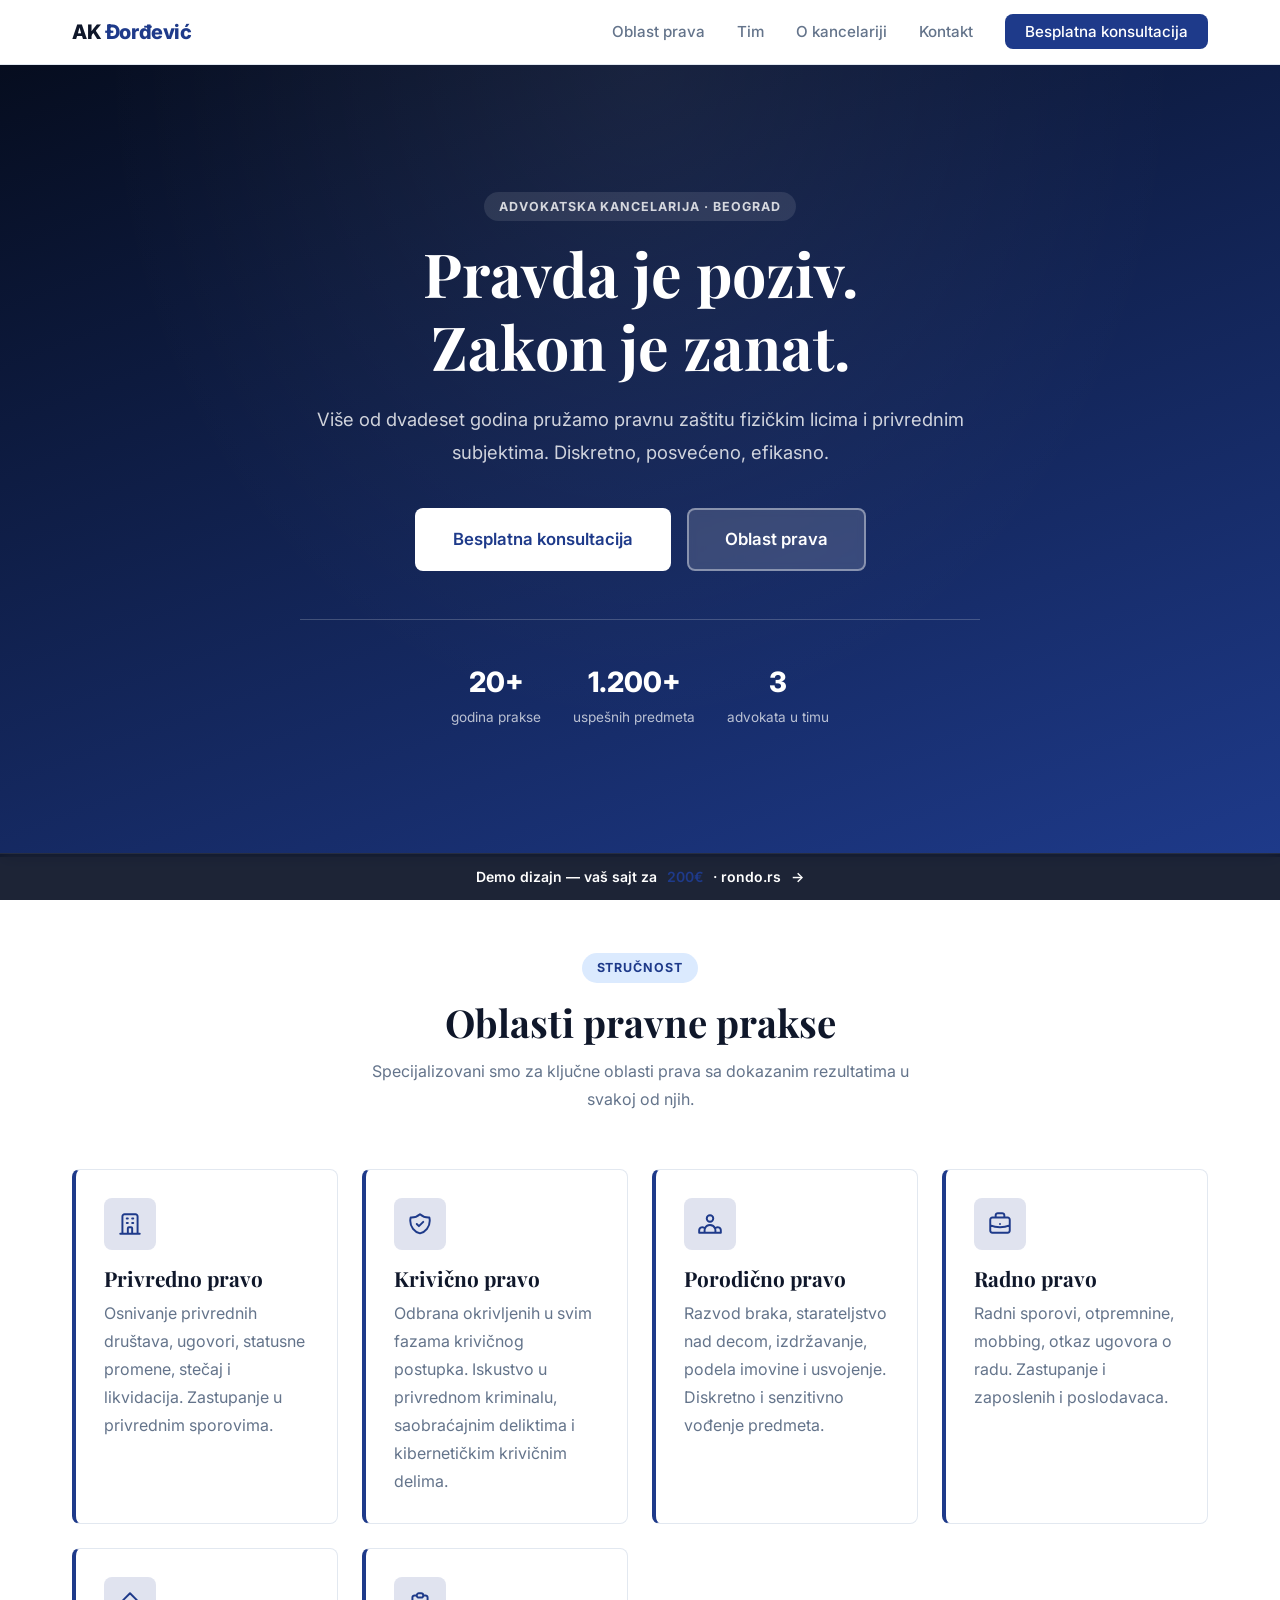
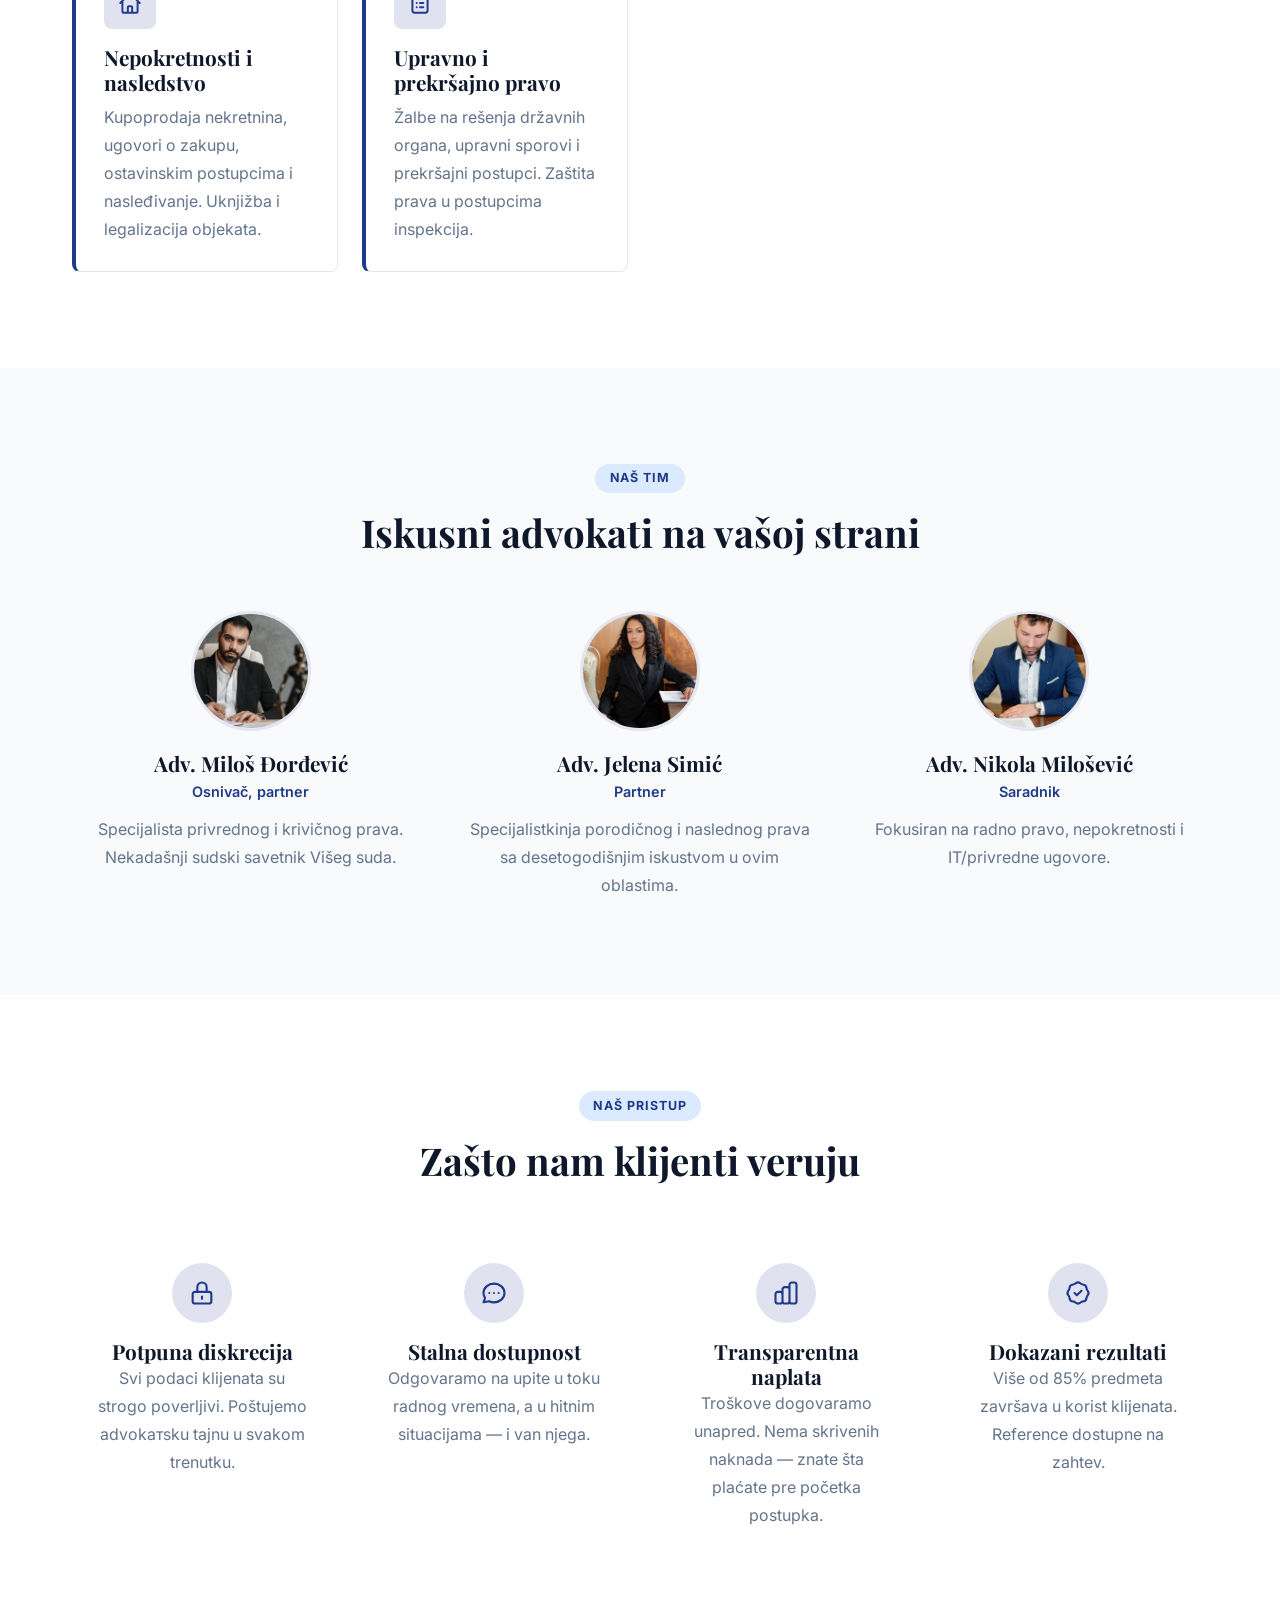
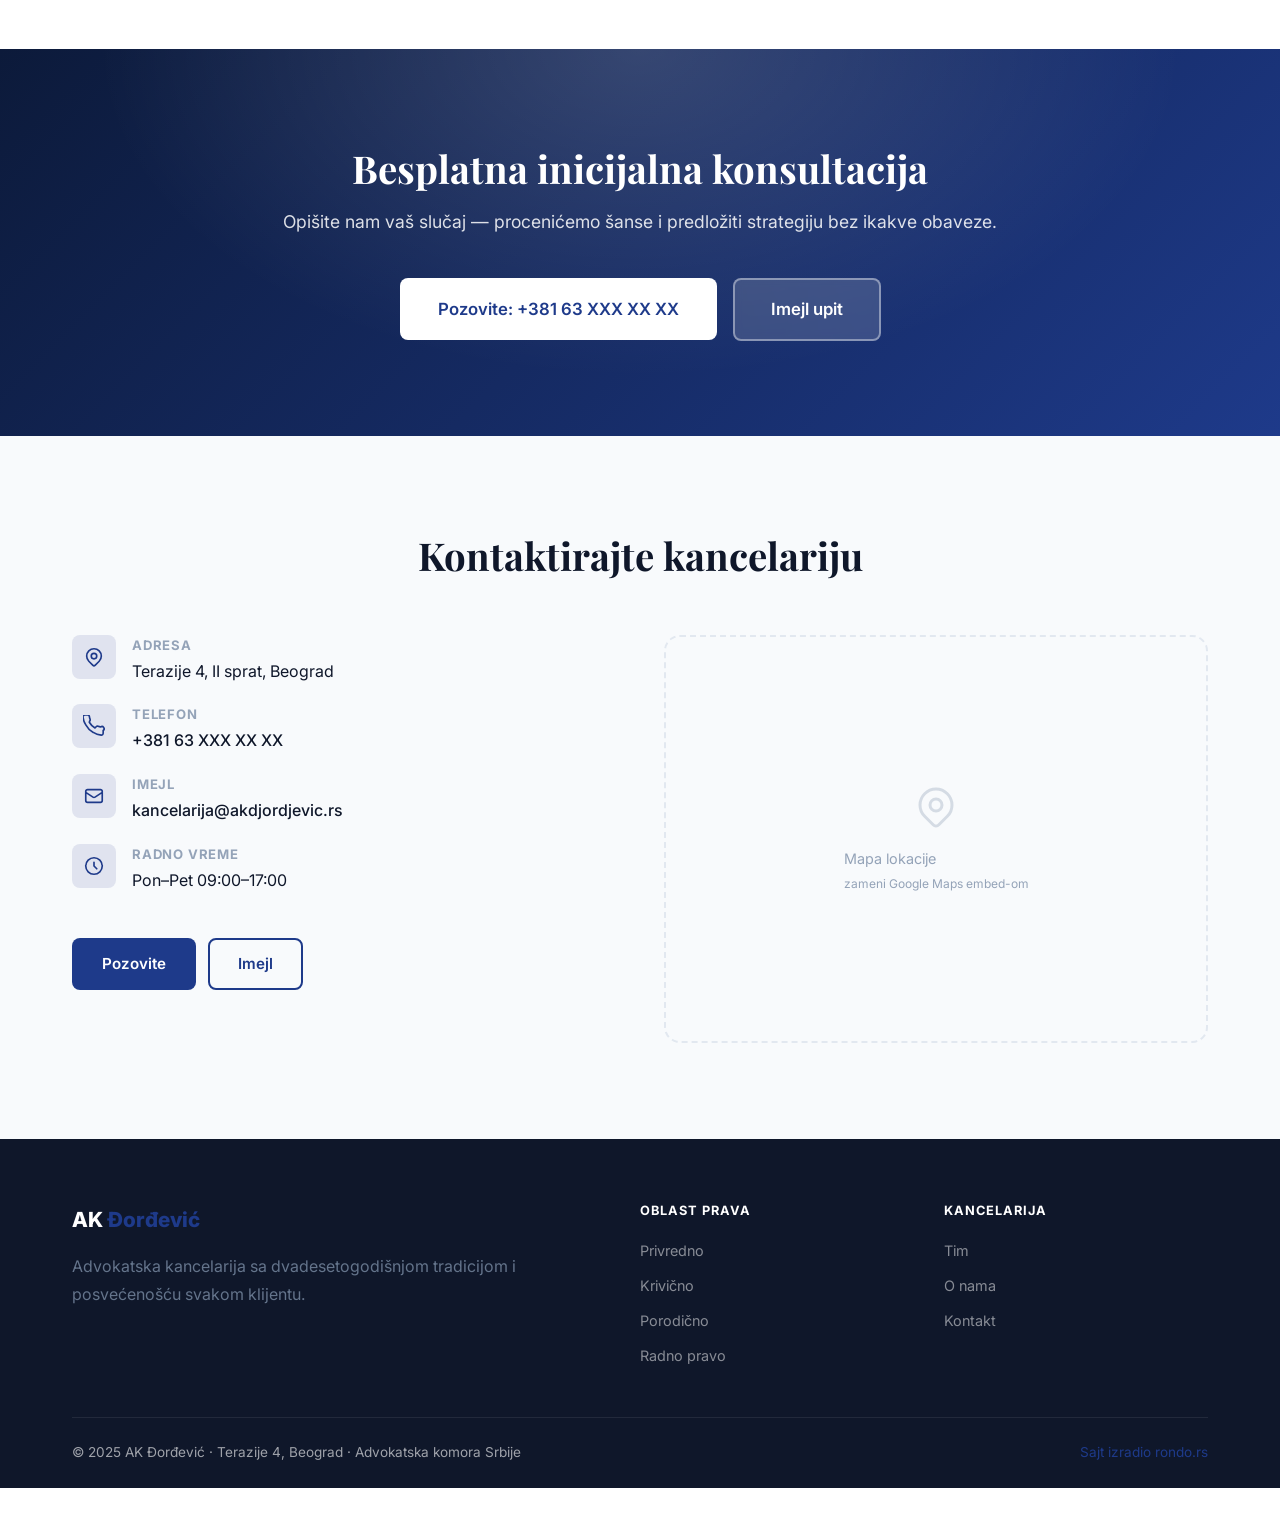
==== commit 4fc892d3: "advokat: zamena placeholder → prave fotografije - img/hero.jpg: advokat portret, 1600×900 (341 KB, z" ====
--- a/advokat/index.html
+++ b/advokat/index.html
@@ -113,21 +113,21 @@
     <div class="team-grid">
       <div class="team-card reveal">
         <!-- zameni pravom fotografijom -->
-        <div class="team-avatar"><img src="img/g1.jpg" alt="Advokat Đorđević" loading="lazy" decoding="async" width="240" height="240"></div>
+        <div class="team-avatar"><img src="img/g1.jpg" alt="Advokat Đorđević" loading="lazy" decoding="async" width="480" height="480"></div>
         <h3>Adv. Miloš Đorđević</h3>
         <span class="team-role">Osnivač, partner</span>
         <p>Specijalista privrednog i krivičnog prava. Nekadašnji sudski savetnik Višeg suda.</p>
       </div>
       <div class="team-card reveal">
         <!-- zameni pravom fotografijom -->
-        <div class="team-avatar"><img src="img/g2.jpg" alt="Advokat Simić" loading="lazy" decoding="async" width="240" height="240"></div>
+        <div class="team-avatar"><img src="img/g2.jpg" alt="Advokat Simić" loading="lazy" decoding="async" width="480" height="480"></div>
         <h3>Adv. Jelena Simić</h3>
         <span class="team-role">Partner</span>
         <p>Specijalistkinja porodičnog i naslednog prava sa desetogodišnjim iskustvom u ovim oblastima.</p>
       </div>
       <div class="team-card reveal">
         <!-- zameni pravom fotografijom -->
-        <div class="team-avatar"><img src="img/g3.jpg" alt="Advokat Milošević" loading="lazy" decoding="async" width="240" height="240"></div>
+        <div class="team-avatar"><img src="img/g3.jpg" alt="Advokat Milošević" loading="lazy" decoding="async" width="480" height="480"></div>
         <h3>Adv. Nikola Milošević</h3>
         <span class="team-role">Saradnik</span>
         <p>Fokusiran na radno pravo, nepokretnosti i IT/privredne ugovore.</p>
